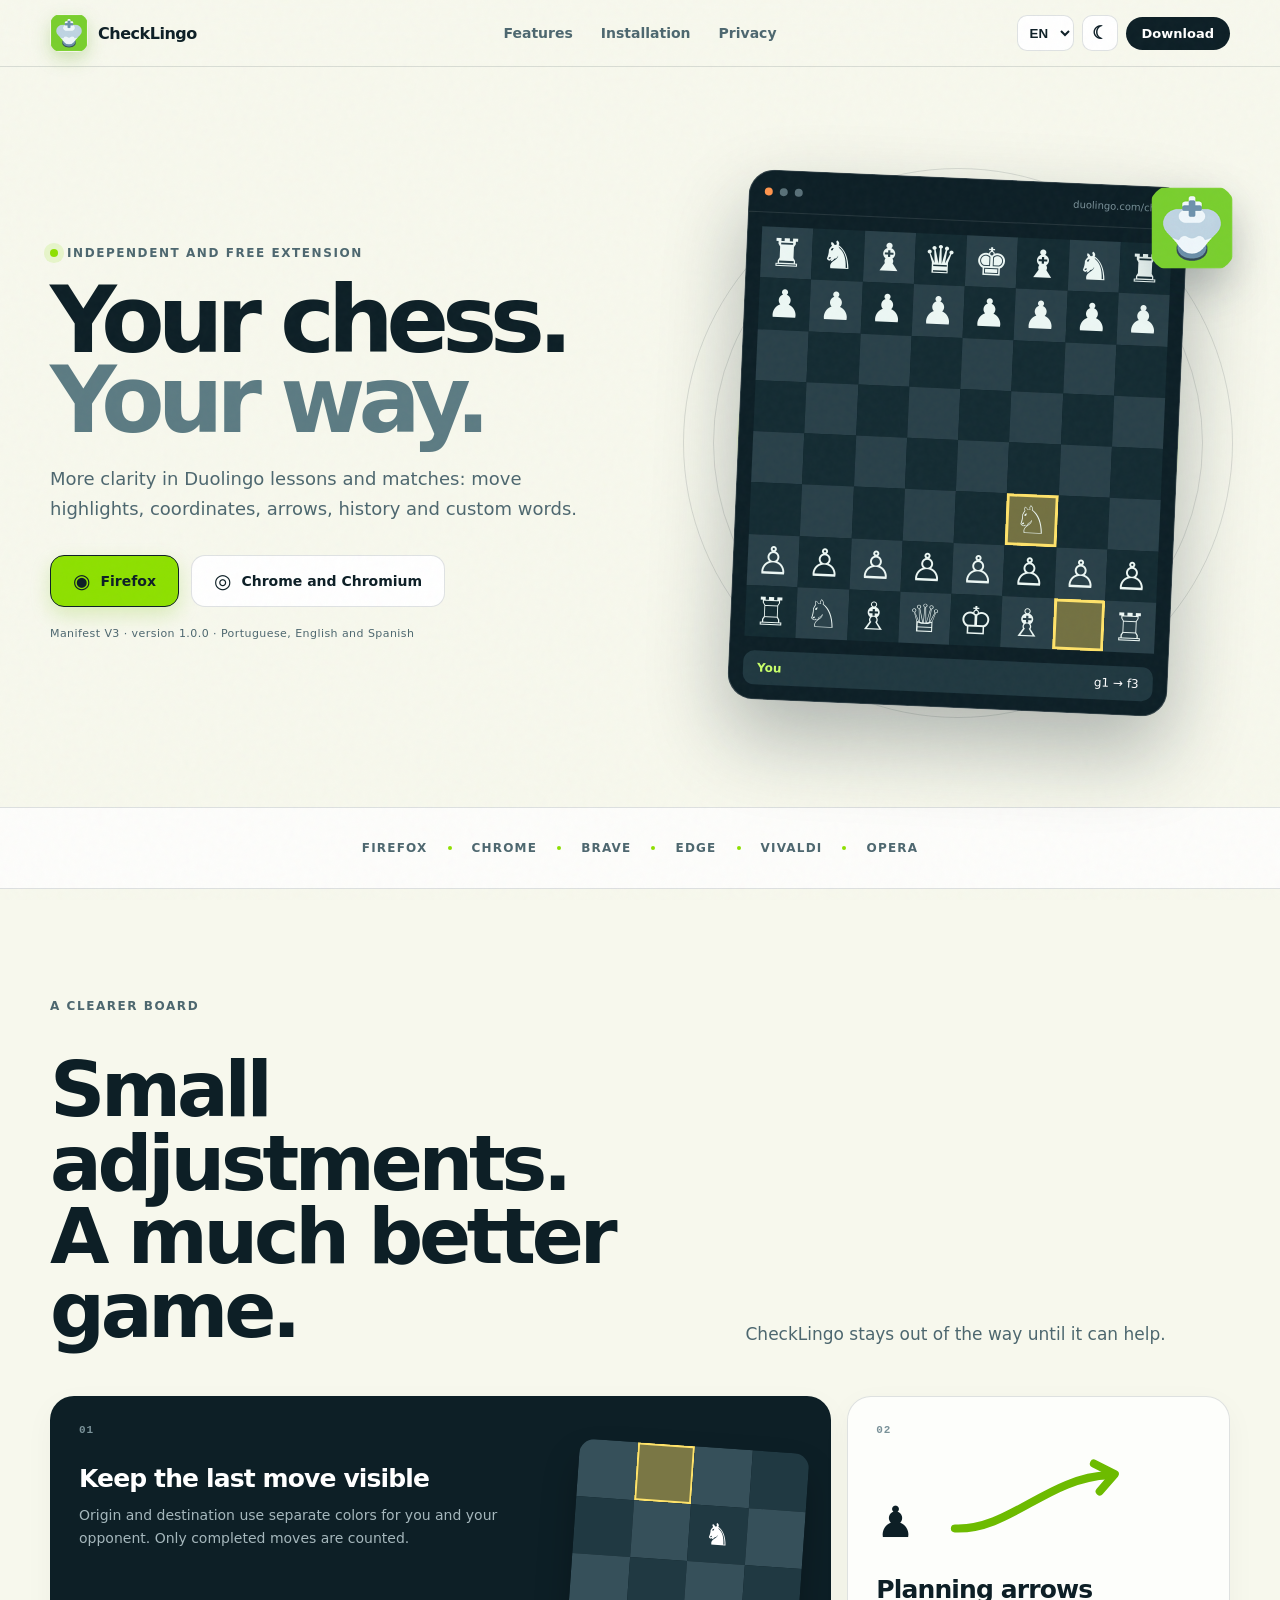
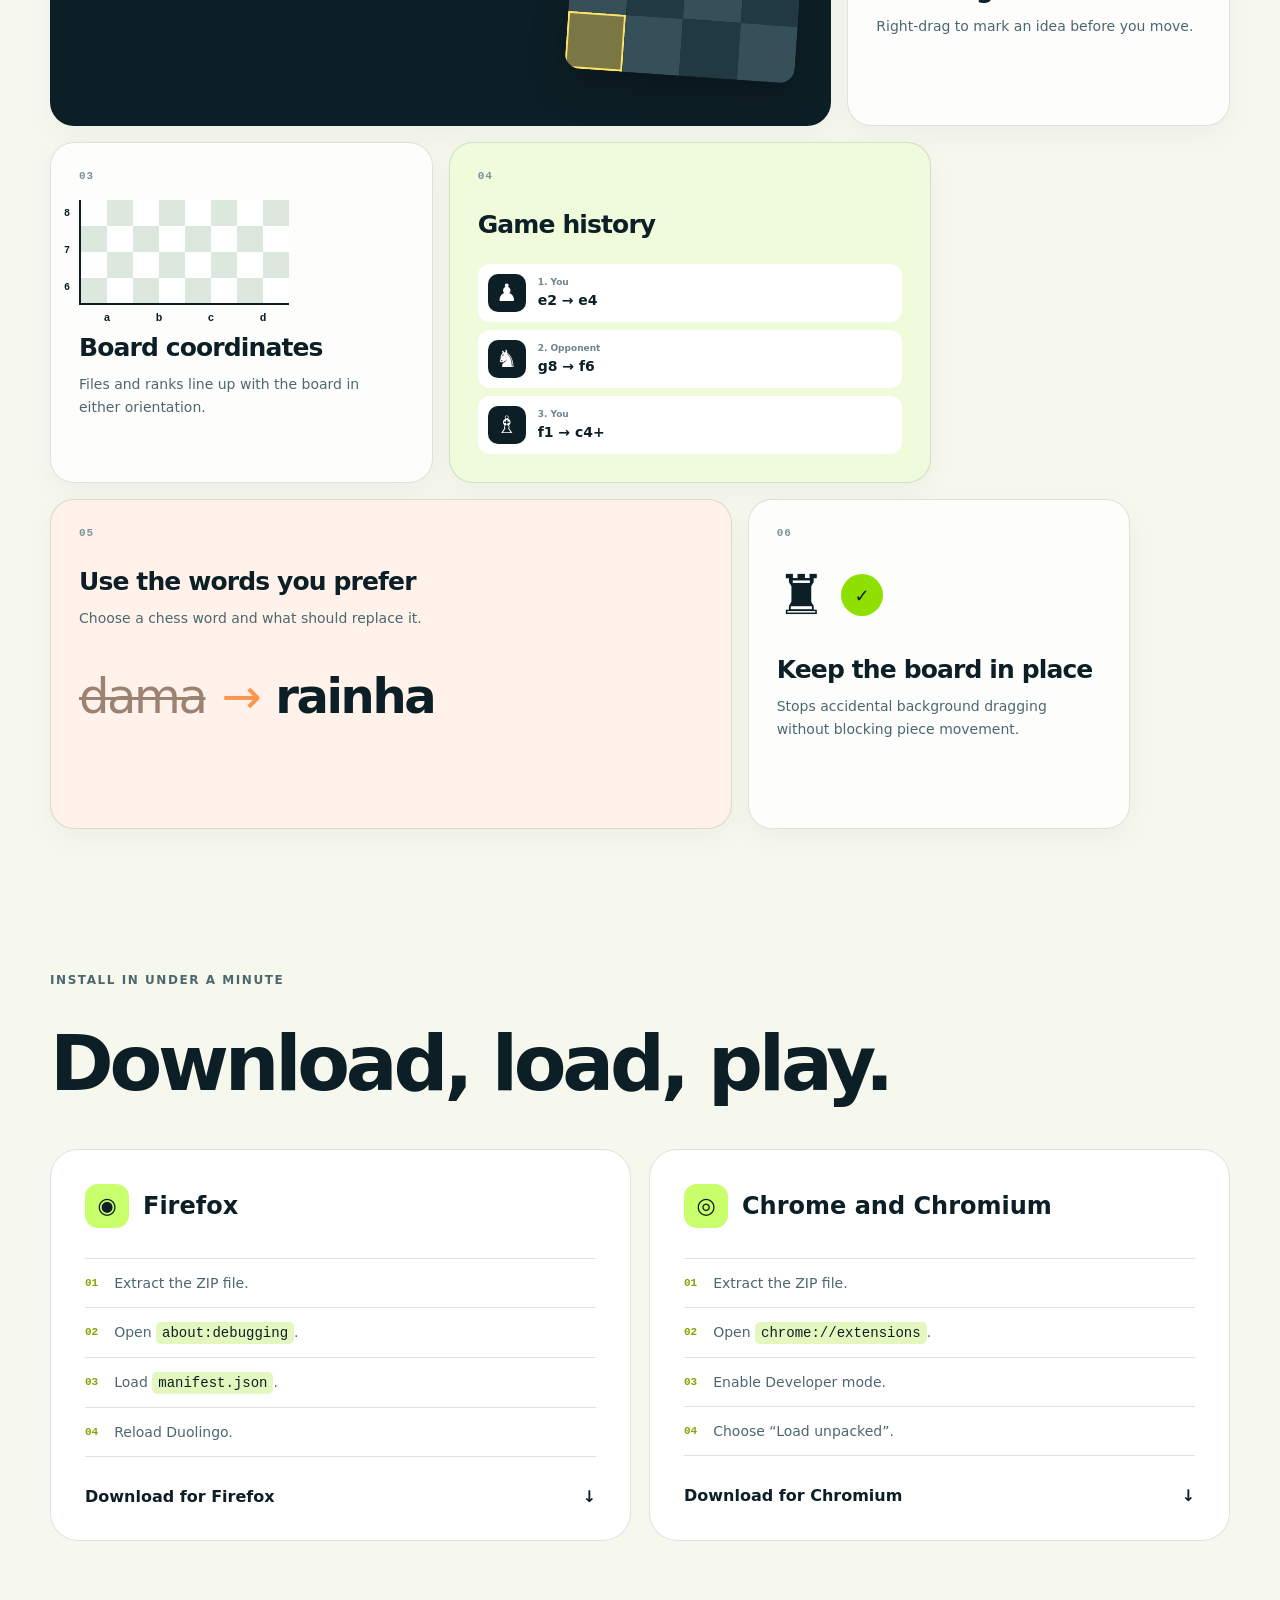
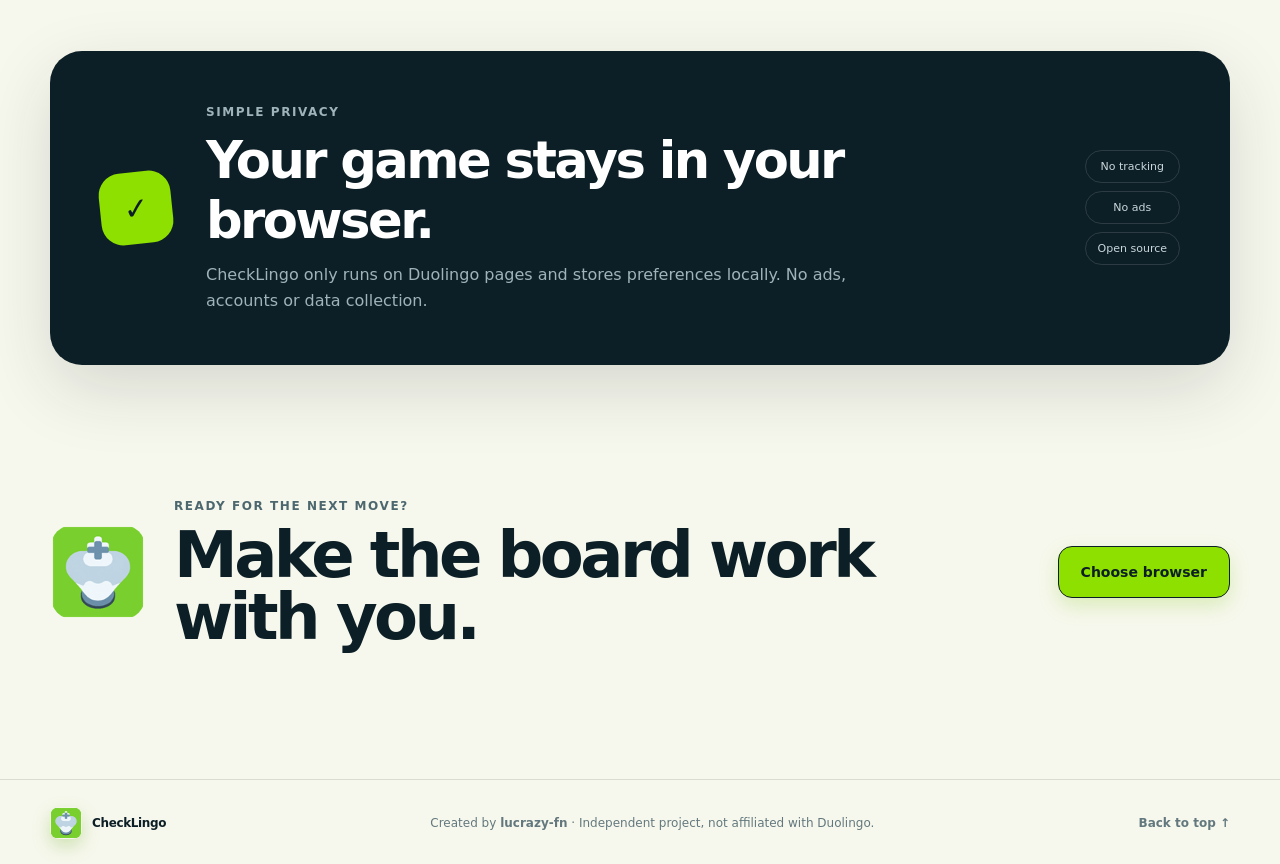
==== site/index.html @ 8785003b "corrige tradução do cartão de instalação" ====
<!doctype html>
<html lang="pt-BR">
<head>
  <meta charset="utf-8">
  <meta name="viewport" content="width=device-width, initial-scale=1">
  <meta name="description" content="CheckLingo melhora o xadrez do Duolingo com destaque de jogadas, coordenadas, setas, histórico e ajustes de texto.">
  <meta name="theme-color" content="#0d1f26">
  <title>CheckLingo — seu xadrez, do seu jeito</title>
  <link rel="icon" href="assets/checklingo-icon.png">
  <link rel="stylesheet" href="styles.css">
</head>
<body>
  <div class="noise" aria-hidden="true"></div>
  <header class="site-header">
    <a class="brand" href="#top" aria-label="CheckLingo, início">
      <img src="assets/checklingo-icon.png" alt="">
      <span>CheckLingo</span>
    </a>
    <nav aria-label="Navegação principal">
      <a href="#recursos" data-i18n="navFeatures">Recursos</a>
      <a href="#instalar" data-i18n="navInstall">Instalação</a>
      <a href="#privacidade" data-i18n="navPrivacy">Privacidade</a>
    </nav>
    <div class="header-actions">
      <select id="languageSelect" aria-label="Idioma"><option value="pt">PT</option><option value="en">EN</option><option value="es">ES</option></select>
      <button id="themeToggle" class="theme-toggle" type="button" aria-label="Alternar tema" title="Alternar tema"><span aria-hidden="true">◐</span></button>
      <a class="header-cta" href="#baixar" data-i18n="download">Baixar</a>
    </div>
  </header>

  <main id="top">
    <section class="hero section-shell">
      <div class="hero-copy reveal">
        <span class="eyebrow"><span class="status-dot"></span><span data-i18n="heroEyebrow">Extensão independente e gratuita</span></span>
        <h1 data-i18n-html="heroTitle">Seu xadrez.<br><span>Do seu jeito.</span></h1>
        <p data-i18n="heroText">Mais clareza nas lições e partidas do Duolingo: destaque de jogadas, coordenadas, setas, histórico e palavras personalizadas.</p>
        <div class="hero-actions" id="baixar">
          <a class="button primary" href="downloads/checklingo-firefox.zip" download>
            <span class="browser-mark">◉</span>
            <span data-i18n="firefox">Firefox</span>
          </a>
          <a class="button secondary" href="downloads/checklingo-chromium.zip" download>
            <span class="browser-mark">◎</span>
            <span data-i18n="chromium">Chrome e Chromium</span>
          </a>
        </div>
        <p class="microcopy" data-i18n="microcopy">Manifest V3 · versão 1.0.0 · português, inglês e espanhol</p>
      </div>

      <div class="hero-visual reveal" aria-label="Demonstração animada do destaque de uma jogada">
        <div class="orbit orbit-one" aria-hidden="true"></div>
        <div class="orbit orbit-two" aria-hidden="true"></div>
        <div class="board-window">
          <div class="window-bar">
            <span></span><span></span><span></span>
            <small>duolingo.com/chess</small>
          </div>
          <div class="demo-board" id="demoBoard" role="img" aria-label="Tabuleiro demonstrando uma jogada destacada"></div>
          <div class="move-pill" id="movePill"><b>Você</b><span>g1 → f3</span></div>
        </div>
        <img class="floating-king" src="assets/checklingo-icon.png" alt="Ícone do CheckLingo">
      </div>
    </section>

    <section class="trust-strip" aria-label="Navegadores compatíveis">
      <span>Firefox</span><i></i><span>Chrome</span><i></i><span>Brave</span><i></i><span>Edge</span><i></i><span>Vivaldi</span><i></i><span>Opera</span>
    </section>

    <section class="features section-shell" id="recursos">
      <div class="section-heading reveal">
        <span class="eyebrow" data-i18n="featuresEyebrow">Um tabuleiro mais legível</span>
        <h2 data-i18n-html="featuresTitle">Pequenos ajustes.<br>Uma partida bem melhor.</h2>
        <p data-i18n="featuresText">O CheckLingo fica quieto quando você não precisa e aparece exatamente onde ajuda.</p>
      </div>

      <div class="bento-grid">
        <article class="feature-card feature-wide reveal">
          <div>
            <span class="feature-number">01</span>
            <h3 data-i18n="f1Title">Última jogada em evidência</h3>
            <p data-i18n="f1Text">Origem e destino recebem cores diferentes para você e para o adversário. Sem confundir uma animação com uma jogada concluída.</p>
          </div>
          <div class="mini-board" aria-hidden="true">
            <span></span><span class="hot"></span><span></span><span></span>
            <span></span><span></span><span class="piece">♞</span><span></span>
            <span></span><span></span><span></span><span></span>
            <span class="hot"></span><span></span><span></span><span></span>
          </div>
        </article>

        <article class="feature-card reveal">
          <span class="feature-number">02</span>
          <div class="arrow-demo" aria-hidden="true"><span>♟</span><svg viewBox="0 0 180 82"><path d="M18 66 C65 68 98 22 151 20"></path><path d="m138 10 18 9-13 15"></path></svg></div>
          <h3 data-i18n="f2Title">Setas de planejamento</h3>
          <p data-i18n="f2Text">Arraste com o botão direito e marque a ideia antes de mover.</p>
        </article>

        <article class="feature-card reveal">
          <span class="feature-number">03</span>
          <div class="coordinates-demo" aria-hidden="true"><span>a</span><span>b</span><span>c</span><span>d</span><b>8</b><b>7</b><b>6</b></div>
          <h3 data-i18n="f3Title">Coordenadas nas bordas</h3>
          <p data-i18n="f3Text">Letras e números alinhados ao tabuleiro, com orientação clara ou escura.</p>
        </article>

        <article class="feature-card history-card reveal">
          <span class="feature-number">04</span>
          <h3 data-i18n="f4Title">Histórico da partida</h3>
          <div class="history-list" aria-label="Exemplo de histórico">
            <div><span class="piece-icon">♟</span><p><small data-i18n="you1">1. Você</small>e2 → e4</p></div>
            <div><span class="piece-icon">♞</span><p><small data-i18n="opponent2">2. Adversário</small>g8 → f6</p></div>
            <div><span class="piece-icon">♗</span><p><small data-i18n="you3">3. Você</small>f1 → c4+</p></div>
          </div>
        </article>

        <article class="feature-card words-card reveal">
          <span class="feature-number">05</span>
          <h3 data-i18n="f5Title">As palavras que você prefere</h3>
          <p data-i18n="f5Text">Escolha uma palavra e por qual ela será trocada nos textos de xadrez.</p>
          <div class="word-swap" aria-label="Exemplo: dama trocada por rainha"><del>dama</del><span>→</span><strong>rainha</strong></div>
        </article>

        <article class="feature-card reveal">
          <span class="feature-number">06</span>
          <div class="lock-demo" aria-hidden="true"><span>♜</span><b>✓</b></div>
          <h3 data-i18n="f6Title">Tabuleiro no lugar</h3>
          <p data-i18n="f6Text">Bloqueia o arrasto acidental do fundo sem atrapalhar o movimento das peças.</p>
        </article>
      </div>
    </section>

    <section class="install section-shell" id="instalar">
      <div class="section-heading reveal">
        <span class="eyebrow" data-i18n="installEyebrow">Instalação em menos de um minuto</span>
        <h2 data-i18n="installTitle">Baixou, carregou, jogou.</h2>
      </div>
      <div class="install-grid">
        <article class="install-card reveal">
          <div class="install-title"><span>◉</span><h3>Firefox</h3></div>
          <ol>
            <li><b>01</b><span data-i18n="extractZip">Extraia o arquivo ZIP.</span></li>
            <li><b>02</b><span data-i18n-html="openFirefox">Abra <code>about:debugging</code>.</span></li>
            <li><b>03</b><span data-i18n-html="loadManifest">Carregue o <code>manifest.json</code>.</span></li>
            <li><b>04</b><span data-i18n="reloadDuolingo">Recarregue o Duolingo.</span></li>
          </ol>
          <a href="downloads/checklingo-firefox.zip" download><span data-i18n="downloadFirefox">Baixar para Firefox</span> <span>↓</span></a>
        </article>
        <article class="install-card reveal">
          <div class="install-title"><span>◎</span><h3 data-i18n="chromium">Chrome e Chromium</h3></div>
          <ol>
            <li><b>01</b><span data-i18n="extractZip">Extraia o arquivo ZIP.</span></li>
            <li><b>02</b><span data-i18n-html="openChrome">Abra <code>chrome://extensions</code>.</span></li>
            <li><b>03</b><span data-i18n="enableDev">Ative o modo do desenvolvedor.</span></li>
            <li><b>04</b><span data-i18n="loadUnpacked">Use “Carregar sem compactação”.</span></li>
          </ol>
          <a href="downloads/checklingo-chromium.zip" download><span data-i18n="downloadChromium">Baixar para Chromium</span> <span>↓</span></a>
        </article>
      </div>
    </section>

    <section class="privacy section-shell reveal" id="privacidade">
      <div class="privacy-mark" aria-hidden="true">✓</div>
      <div>
        <span class="eyebrow" data-i18n="privacyEyebrow">Privacidade simples</span>
        <h2 data-i18n="privacyTitle">Seu jogo fica no seu navegador.</h2>
        <p data-i18n="privacyText">O CheckLingo só atua nas páginas do Duolingo e guarda as preferências localmente. Não possui anúncios, conta própria ou coleta de dados.</p>
      </div>
      <div class="privacy-list">
        <span data-i18n="noTracking">Sem rastreamento</span>
        <span data-i18n="noAds">Sem anúncios</span>
        <span data-i18n="openSource">Código aberto</span>
      </div>
    </section>

    <section class="final-cta section-shell reveal">
      <img src="assets/checklingo-icon.png" alt="">
      <div>
        <span class="eyebrow" data-i18n="ctaEyebrow">Pronto para a próxima jogada?</span>
        <h2 data-i18n="ctaTitle">Deixe o tabuleiro trabalhar com você.</h2>
      </div>
      <a class="button primary" href="#baixar" data-i18n="chooseBrowser">Escolher navegador</a>
    </section>
  </main>

  <footer class="site-footer">
    <a class="brand" href="#top"><img src="assets/checklingo-icon.png" alt=""><span>CheckLingo</span></a>
    <p data-i18n-html="footerText">Criado por <strong>lucrazy-fn</strong> · Projeto independente, não afiliado ao Duolingo.</p>
    <a href="#top" data-i18n="backTop">Voltar ao topo ↑</a>
  </footer>

  <script src="script.js"></script>
</body>
</html>
---- site/styles.css ----
:root {
  --ink: #0d1f26;
  --ink-soft: #18333b;
  --paper: #f7f8ed;
  --card: #ffffff;
  --lime: #8ee000;
  --lime-light: #c8ff6a;
  --mint: #78d9b2;
  --orange: #ff944d;
  --line: rgba(13, 31, 38, .13);
  --text-soft: #4d676f;
  --surface: rgba(255,255,255,.78);
  --surface-solid: #fff;
  --header: rgba(247, 248, 237, .84);
  --dark-panel: #0d1f26;
  --dark-panel-hover: #18333b;
  --on-dark: #fff;
  --accent-ink: #0d1f26;
  --hero-secondary: #5c7b83;
  --shadow: 0 24px 70px rgba(13, 31, 38, .14);
  font-family: Inter, ui-sans-serif, system-ui, -apple-system, BlinkMacSystemFont, "Segoe UI", sans-serif;
  color: var(--ink);
  background: var(--paper);
  scroll-behavior: smooth;
  scroll-padding-top: 84px;
}

:root[data-theme="dark"] {
  color-scheme: dark;
  --ink: #edf7f8;
  --ink-soft: #d6e8eb;
  --paper: #0b1b21;
  --card: #142a32;
  --line: rgba(218, 238, 241, .14);
  --text-soft: #9eb4ba;
  --surface: rgba(20,42,50,.88);
  --surface-solid: #142a32;
  --header: rgba(11,27,33,.86);
  --dark-panel: #17313a;
  --dark-panel-hover: #244750;
  --on-dark: #f4fbfc;
  --accent-ink: #0d1f26;
  --hero-secondary: #a6c5cb;
  --shadow: 0 24px 70px rgba(0,0,0,.38);
}

* { box-sizing: border-box; }
body { margin: 0; overflow-x: hidden; background: var(--paper); }
section[id] { scroll-margin-top: 84px; }
a { color: inherit; }
img { display: block; max-width: 100%; }
button, a { -webkit-tap-highlight-color: transparent; }
button:focus-visible, a:focus-visible, select:focus-visible { outline: 3px solid var(--orange); outline-offset: 3px; }

.noise { position: fixed; inset: 0; z-index: 20; pointer-events: none; opacity: .035; background-image: url("data:image/svg+xml,%3Csvg viewBox='0 0 160 160' xmlns='http://www.w3.org/2000/svg'%3E%3Cfilter id='n'%3E%3CfeTurbulence type='fractalNoise' baseFrequency='.85' numOctaves='3' stitchTiles='stitch'/%3E%3C/filter%3E%3Crect width='100%25' height='100%25' filter='url(%23n)' opacity='.8'/%3E%3C/svg%3E"); }
.section-shell { width: min(1180px, calc(100% - 40px)); margin-inline: auto; }

.site-header { position: sticky; top: 0; z-index: 15; display: grid; grid-template-columns: 1fr auto 1fr; align-items: center; width: 100%; padding: 14px max(20px, calc((100vw - 1180px) / 2)); border-bottom: 1px solid var(--line); background: var(--header); backdrop-filter: blur(18px); }
.brand { display: inline-flex; align-items: center; gap: 10px; width: fit-content; font-weight: 900; text-decoration: none; letter-spacing: -.03em; }
.brand img { width: 38px; height: 38px; border-radius: 11px; box-shadow: 0 7px 18px rgba(78, 155, 0, .25); }
.site-header nav { display: flex; gap: 28px; }
.site-header nav a { position: relative; color: var(--text-soft); font-size: 14px; font-weight: 700; text-decoration: none; }
.site-header nav a::after { content: ""; position: absolute; right: 0; bottom: -6px; left: 0; height: 2px; background: var(--lime); transform: scaleX(0); transition: transform .25s ease; }
.site-header nav a:hover::after { transform: scaleX(1); }
.header-cta { justify-self: end; padding: 9px 16px; border-radius: 999px; background: var(--dark-panel); color: var(--on-dark); font-size: 13px; font-weight: 800; text-decoration: none; transition: transform .2s ease, background .2s ease; }
.header-cta:hover { transform: translateY(-2px); background: var(--dark-panel-hover); }
.header-actions { justify-self:end; display:flex; align-items:center; gap:8px; }
.header-actions select,.theme-toggle { height:36px; border:1px solid var(--line); border-radius:10px; background:var(--surface-solid); color:var(--ink); font-weight:850; }
.header-actions select { padding:0 8px; }
.theme-toggle { width:36px; padding:0; cursor:pointer; font-size:18px; transition:transform .25s ease,background .25s ease; }
.theme-toggle:hover { transform:rotate(18deg); background:var(--lime-light); color:#0d1f26; }

.hero { min-height: 740px; display: grid; grid-template-columns: 1.02fr .98fr; align-items: center; gap: 70px; padding-block: 86px 74px; }
.eyebrow { display: inline-flex; align-items: center; gap: 9px; color: var(--text-soft); font-size: 12px; font-weight: 850; letter-spacing: .13em; text-transform: uppercase; }
.status-dot { width: 8px; height: 8px; border-radius: 50%; background: var(--lime); box-shadow: 0 0 0 6px rgba(142, 224, 0, .15); animation: pulse 2s infinite; }
.hero h1 { margin: 20px 0 24px; font-size: clamp(62px, 7.2vw, 108px); line-height: .86; letter-spacing: -.075em; }
.hero h1 span { color: var(--hero-secondary); }
.hero-copy > p { max-width: 600px; margin: 0; color: var(--text-soft); font-size: 18px; line-height: 1.65; }
.hero-actions { display: flex; flex-wrap: wrap; gap: 12px; margin-top: 32px; }
.button { display: inline-flex; align-items: center; justify-content: center; gap: 10px; min-height: 52px; padding: 0 22px; border: 1px solid var(--ink); border-radius: 14px; font-size: 14px; font-weight: 900; text-decoration: none; box-shadow: 0 8px 0 transparent; transition: transform .2s ease, box-shadow .2s ease, background .2s ease; }
.button:hover { transform: translateY(-3px); }
.button.primary { background: var(--lime); color: var(--accent-ink); box-shadow: 0 8px 20px rgba(115, 190, 0, .22); }
.button.primary:hover { box-shadow: 0 11px 26px rgba(115, 190, 0, .3); }
.button.secondary { background: var(--surface-solid); border-color: var(--line); }
.browser-mark { font-size: 20px; }
.hero-copy .microcopy { margin-top: 18px; font-size: 11px; letter-spacing: .04em; }

.hero-visual { position: relative; min-height: 560px; display: grid; place-items: center; isolation: isolate; }
.hero-visual::before { content: ""; position: absolute; width: 440px; height: 440px; border-radius: 50%; background: var(--lime-light); filter: blur(1px); opacity: .48; z-index: -2; }
.orbit { position: absolute; width: 490px; height: 490px; border: 1px solid rgba(13, 31, 38, .12); border-radius: 50%; z-index: -1; animation: rotate 18s linear infinite; }
.orbit::after { content: ""; position: absolute; top: 38px; left: 62px; width: 12px; height: 12px; border-radius: 50%; background: var(--orange); box-shadow: 0 0 0 9px rgba(255, 148, 77, .15); }
.orbit-two { width: 550px; height: 550px; animation-duration: 25s; animation-direction: reverse; }
.orbit-two::after { top: auto; right: 90px; bottom: 37px; left: auto; background: var(--mint); }
.board-window { width: min(440px, 86vw); overflow: hidden; border: 1px solid rgba(255,255,255,.16); border-radius: 26px; background: var(--ink); box-shadow: 0 36px 80px rgba(13,31,38,.3); transform: rotate(2.5deg); transition: transform .5s cubic-bezier(.2,.8,.2,1); }
.hero-visual:hover .board-window { transform: rotate(0deg) translateY(-6px); }
.window-bar { display: flex; align-items: center; gap: 7px; height: 42px; padding: 0 15px; border-bottom: 1px solid rgba(255,255,255,.1); }
.window-bar > span { width: 8px; height: 8px; border-radius: 50%; background: #597078; }
.window-bar > span:first-child { background: var(--orange); }
.window-bar small { margin-left: auto; color: #799098; font-size: 10px; }
.demo-board { display: grid; grid-template-columns: repeat(8, 1fr); aspect-ratio: 1; padding: 14px; }
.square { display: grid; place-items: center; position: relative; aspect-ratio: 1; background: #142b32; color: #ecf7f4; font-size: clamp(24px, 3vw, 42px); }
.square:nth-child(16n + 1),.square:nth-child(16n + 3),.square:nth-child(16n + 5),.square:nth-child(16n + 7),.square:nth-child(16n + 10),.square:nth-child(16n + 12),.square:nth-child(16n + 14),.square:nth-child(16n + 16) { background: #294049; }
.square.highlight { background: rgba(255, 227, 106, .42); box-shadow: inset 0 0 0 3px #ffe36a; }
.square.opponent-highlight { background: rgba(255, 148, 77, .35); box-shadow: inset 0 0 0 3px var(--orange); }
.square .moving { animation: piecePop .45s cubic-bezier(.2,1.6,.4,1); }
.move-pill { display: flex; align-items: center; justify-content: space-between; margin: 0 14px 14px; padding: 10px 14px; border-radius: 11px; background: #203840; color: white; font-size: 12px; }
.move-pill b { color: var(--lime-light); }
.floating-king { position: absolute; top: 4%; right: -1%; width: 86px; border-radius: 24px; filter: drop-shadow(0 18px 20px rgba(13,31,38,.25)); animation: float 4s ease-in-out infinite; }

.trust-strip { display: flex; flex-wrap: wrap; align-items: center; justify-content: center; gap: 20px; min-height: 82px; padding: 20px; border-block: 1px solid var(--line); background: var(--surface); color: var(--text-soft); font-size: 12px; font-weight: 850; letter-spacing: .1em; text-transform: uppercase; }
.trust-strip i { width: 4px; height: 4px; border-radius: 50%; background: var(--lime); }

.features { padding-block: 110px 72px; }
.section-heading { display: grid; grid-template-columns: 1.15fr .85fr; gap: 40px; align-items: end; margin-bottom: 48px; }
.section-heading .eyebrow { grid-column: 1 / -1; }
.section-heading h2 { margin: 0; font-size: clamp(44px, 6vw, 78px); line-height: .96; letter-spacing: -.055em; }
.section-heading p { margin: 0; color: var(--text-soft); font-size: 17px; line-height: 1.6; }
.bento-grid { display: grid; grid-template-columns: repeat(12, 1fr); gap: 16px; }
.feature-card { grid-column: span 4; min-height: 330px; position: relative; overflow: hidden; padding: 28px; border: 1px solid var(--line); border-radius: 24px; background: var(--surface); box-shadow: 0 9px 30px rgba(13,31,38,.04); transition: transform .3s ease, box-shadow .3s ease; }
.feature-card:hover { transform: translateY(-6px); box-shadow: var(--shadow); }
.feature-wide { grid-column: span 8; display: grid; grid-template-columns: 1fr 230px; gap: 25px; background: var(--dark-panel); color: var(--on-dark); }
.feature-number { display: block; color: #7a9299; font: 800 11px/1 ui-monospace, monospace; letter-spacing: .08em; }
.feature-card h3 { margin: 30px 0 12px; font-size: 25px; line-height: 1.05; letter-spacing: -.035em; }
.feature-card p { margin: 0; color: var(--text-soft); font-size: 14px; line-height: 1.6; }
.feature-wide p { color: #a5b7bc; max-width: 520px; }
.mini-board { align-self: center; display: grid; grid-template-columns: repeat(4,1fr); overflow: hidden; border-radius: 15px; transform: rotate(4deg); box-shadow: 0 20px 35px rgba(0,0,0,.24); }
.mini-board span { display: grid; place-items: center; aspect-ratio: 1; background: #203942; color: white; font-size: 30px; }
.mini-board span:nth-child(8n+1),.mini-board span:nth-child(8n+3),.mini-board span:nth-child(8n+6),.mini-board span:nth-child(8n+8) { background: #36505a; }
.mini-board .hot { background: rgba(255,227,106,.45); box-shadow: inset 0 0 0 2px #ffe36a; }
.arrow-demo { height: 95px; position: relative; margin-top: 16px; }
.arrow-demo span { position: absolute; left: 0; bottom: 0; font-size: 43px; }
.arrow-demo svg { width: 100%; height: 100%; overflow: visible; }
.arrow-demo path { fill: none; stroke: #6dbb00; stroke-width: 7; stroke-linecap: round; stroke-linejoin: round; stroke-dasharray: 260; animation: draw 3s ease-in-out infinite; }
.coordinates-demo { display: grid; grid-template-columns: repeat(4, 1fr); position: relative; width: 210px; height: 105px; margin: 18px 0 8px; border-left: 2px solid var(--ink); border-bottom: 2px solid var(--ink); background: repeating-conic-gradient(#dce8de 0 25%, white 0 50%) 0 0/52px 52px; }
.coordinates-demo span { align-self: end; transform: translateY(21px); text-align: center; font: 800 11px ui-monospace, monospace; }
.coordinates-demo b { position: absolute; left: -17px; font: 800 10px ui-monospace, monospace; }
.coordinates-demo b:nth-of-type(1) { top: 8px; }.coordinates-demo b:nth-of-type(2) { top: 45px; }.coordinates-demo b:nth-of-type(3) { top: 82px; }
.history-card { grid-column: span 5; background: color-mix(in srgb, var(--surface-solid) 86%, #8ee000 14%); }
.history-list { display: grid; gap: 8px; margin-top: 26px; }
.history-list > div { display: flex; align-items: center; gap: 12px; padding: 10px; border-radius: 12px; background: var(--surface-solid); }
.piece-icon { display: grid; place-items: center; width: 38px; height: 38px; border-radius: 10px; background: var(--dark-panel); color: var(--on-dark); font-size: 24px; }
.history-list p { color: var(--ink); font-weight: 850; }.history-list small { display: block; color: #6f858b; font-size: 9px; }
.words-card { grid-column: span 7; background: color-mix(in srgb, var(--surface-solid) 88%, #ff944d 12%); }
.word-swap { display: flex; align-items: center; gap: 16px; margin-top: 38px; font-size: clamp(27px,4vw,48px); letter-spacing: -.05em; }
.word-swap del { color: #9b8271; text-decoration-thickness: 3px; }.word-swap span { color: var(--orange); }.word-swap strong { color: var(--ink); }
.lock-demo { display: flex; align-items: center; gap: 15px; margin-top: 24px; font-size: 55px; }.lock-demo b { display: grid; place-items: center; width: 42px; height: 42px; border-radius: 50%; background: var(--lime); color:var(--accent-ink); font-size: 18px; }

.install { padding-block: 72px 110px; }
.install .section-heading { grid-template-columns: 1fr; }
.install-grid { display: grid; grid-template-columns: 1fr 1fr; gap: 18px; }
.install-card { padding: 34px; border: 1px solid var(--line); border-radius: 28px; background: var(--surface-solid); }
.install-title { display: flex; align-items: center; gap: 14px; }.install-title > span { display: grid; place-items: center; width: 44px; height: 44px; border-radius: 13px; background: var(--lime-light); font-size: 22px; }.install-title h3 { margin: 0; font-size: 24px; }
.install-card ol { list-style: none; margin: 30px 0; padding: 0; border-top: 1px solid var(--line); }
.install-card li { display: flex; align-items: center; gap: 16px; padding: 16px 0; border-bottom: 1px solid var(--line); color: var(--text-soft); font-size: 14px; }.install-card li b { color: #8aa000; font: 800 11px ui-monospace, monospace; }.install-card code { padding: 3px 6px; border-radius: 5px; background: color-mix(in srgb,var(--surface-solid) 75%,#8ee000 25%); color: var(--ink); }
.install-card > a { display: flex; justify-content: space-between; font-weight: 900; text-decoration: none; }.install-card > a span { transition: transform .2s ease; }.install-card > a:hover span { transform: translateY(4px); }

.privacy { display: grid; grid-template-columns: auto 1fr auto; align-items: center; gap: 34px; padding: 50px; border-radius: 32px; background: var(--dark-panel); color: var(--on-dark); box-shadow: var(--shadow); }
.privacy-mark { display: grid; place-items: center; width: 72px; height: 72px; border-radius: 22px; background: var(--lime); color: var(--accent-ink); font-size: 30px; font-weight: 900; transform: rotate(-6deg); }
.privacy .eyebrow { color: #9eb4ba; }.privacy h2 { margin: 10px 0 12px; font-size: clamp(32px,4vw,54px); letter-spacing: -.05em; }.privacy p { max-width: 670px; margin: 0; color: #9eb4ba; line-height: 1.65; }
.privacy-list { display: grid; gap: 8px; }.privacy-list span { padding: 9px 12px; border: 1px solid rgba(255,255,255,.13); border-radius: 999px; color: #c9d7da; font-size: 11px; text-align: center; }

.final-cta { display: grid; grid-template-columns: auto 1fr auto; align-items: center; gap: 28px; padding-block: 130px; }
.final-cta img { width: 96px; border-radius: 25px; animation: float 4s ease-in-out infinite; }.final-cta h2 { max-width: 720px; margin: 10px 0 0; font-size: clamp(38px,5vw,67px); line-height: .98; letter-spacing: -.055em; }
.site-footer { display: flex; align-items: center; justify-content: space-between; gap: 20px; padding: 24px max(20px, calc((100vw - 1180px)/2)); border-top: 1px solid var(--line); color: #63787e; font-size: 12px; }.site-footer .brand { color: var(--ink); }.site-footer .brand img { width: 32px; height: 32px; border-radius: 9px; }.site-footer > a:last-child { font-weight: 800; text-decoration: none; }

.reveal { opacity: 0; transform: translateY(28px); transition: opacity .75s ease, transform .75s cubic-bezier(.2,.8,.2,1); }
.reveal.visible { opacity: 1; transform: translateY(0); }

@keyframes pulse { 50% { box-shadow: 0 0 0 11px rgba(142,224,0,0); } }
@keyframes rotate { to { transform: rotate(360deg); } }
@keyframes float { 50% { transform: translateY(-13px) rotate(2deg); } }
@keyframes piecePop { 0% { transform: scale(.4) rotate(-12deg); } 100% { transform: scale(1) rotate(0); } }
@keyframes draw { 0%,15% { stroke-dashoffset: 260; } 55%,100% { stroke-dashoffset: 0; } }

@media (max-width: 900px) {
  .site-header { grid-template-columns: 1fr auto; }.site-header nav { display: none; }
  .hero { grid-template-columns: 1fr; gap: 20px; padding-top: 70px; }.hero-visual { min-height: 520px; }.hero-copy { text-align: center; }.hero-copy > p { margin-inline: auto; }.hero-actions { justify-content: center; }
  .section-heading { grid-template-columns: 1fr; }.feature-card,.feature-wide,.history-card,.words-card { grid-column: span 12; }.feature-wide { grid-template-columns: 1fr 200px; }
  .privacy { grid-template-columns: auto 1fr; }.privacy-list { grid-column: 1 / -1; grid-template-columns: repeat(3,1fr); }
  .final-cta { grid-template-columns: auto 1fr; }.final-cta .button { grid-column: 1 / -1; }
}

@media (max-width: 640px) {
  .section-shell { width: min(100% - 28px, 1180px); }.site-header { padding-inline: 14px; }.header-cta { display:none; }.header-actions{gap:5px}
  .hero { min-height: auto; padding-block: 62px; }.hero h1 { font-size: clamp(55px,19vw,78px); }.hero-copy > p { font-size: 16px; }.button { width: 100%; }.hero-visual { min-height: 440px; }.floating-king { width: 68px; right: 0; }.orbit { width: 390px; height: 390px; }.orbit-two { width: 430px; height: 430px; }
  .trust-strip { gap: 12px; }.features { padding-block: 72px 48px; }.install { padding-block: 48px 72px; }.section-heading h2 { font-size: 44px; }.bento-grid { gap: 12px; }.feature-card { min-height: 300px; padding: 23px; }.feature-wide { grid-template-columns: 1fr; }.mini-board { display: none; }
  .install-grid { grid-template-columns: 1fr; }.install-card { padding: 26px; }.privacy { grid-template-columns: 1fr; padding: 30px; }.privacy-list { grid-template-columns: 1fr; }.privacy-mark { width: 58px; height: 58px; }.final-cta { grid-template-columns: 1fr; padding-block: 90px; }.final-cta img { width: 76px; }.site-footer { flex-direction: column; text-align: center; }
}

@media (prefers-reduced-motion: reduce) {
  *,*::before,*::after { scroll-behavior: auto !important; animation-duration: .001ms !important; animation-iteration-count: 1 !important; transition-duration: .001ms !important; }
  .reveal { opacity: 1; transform: none; }
}
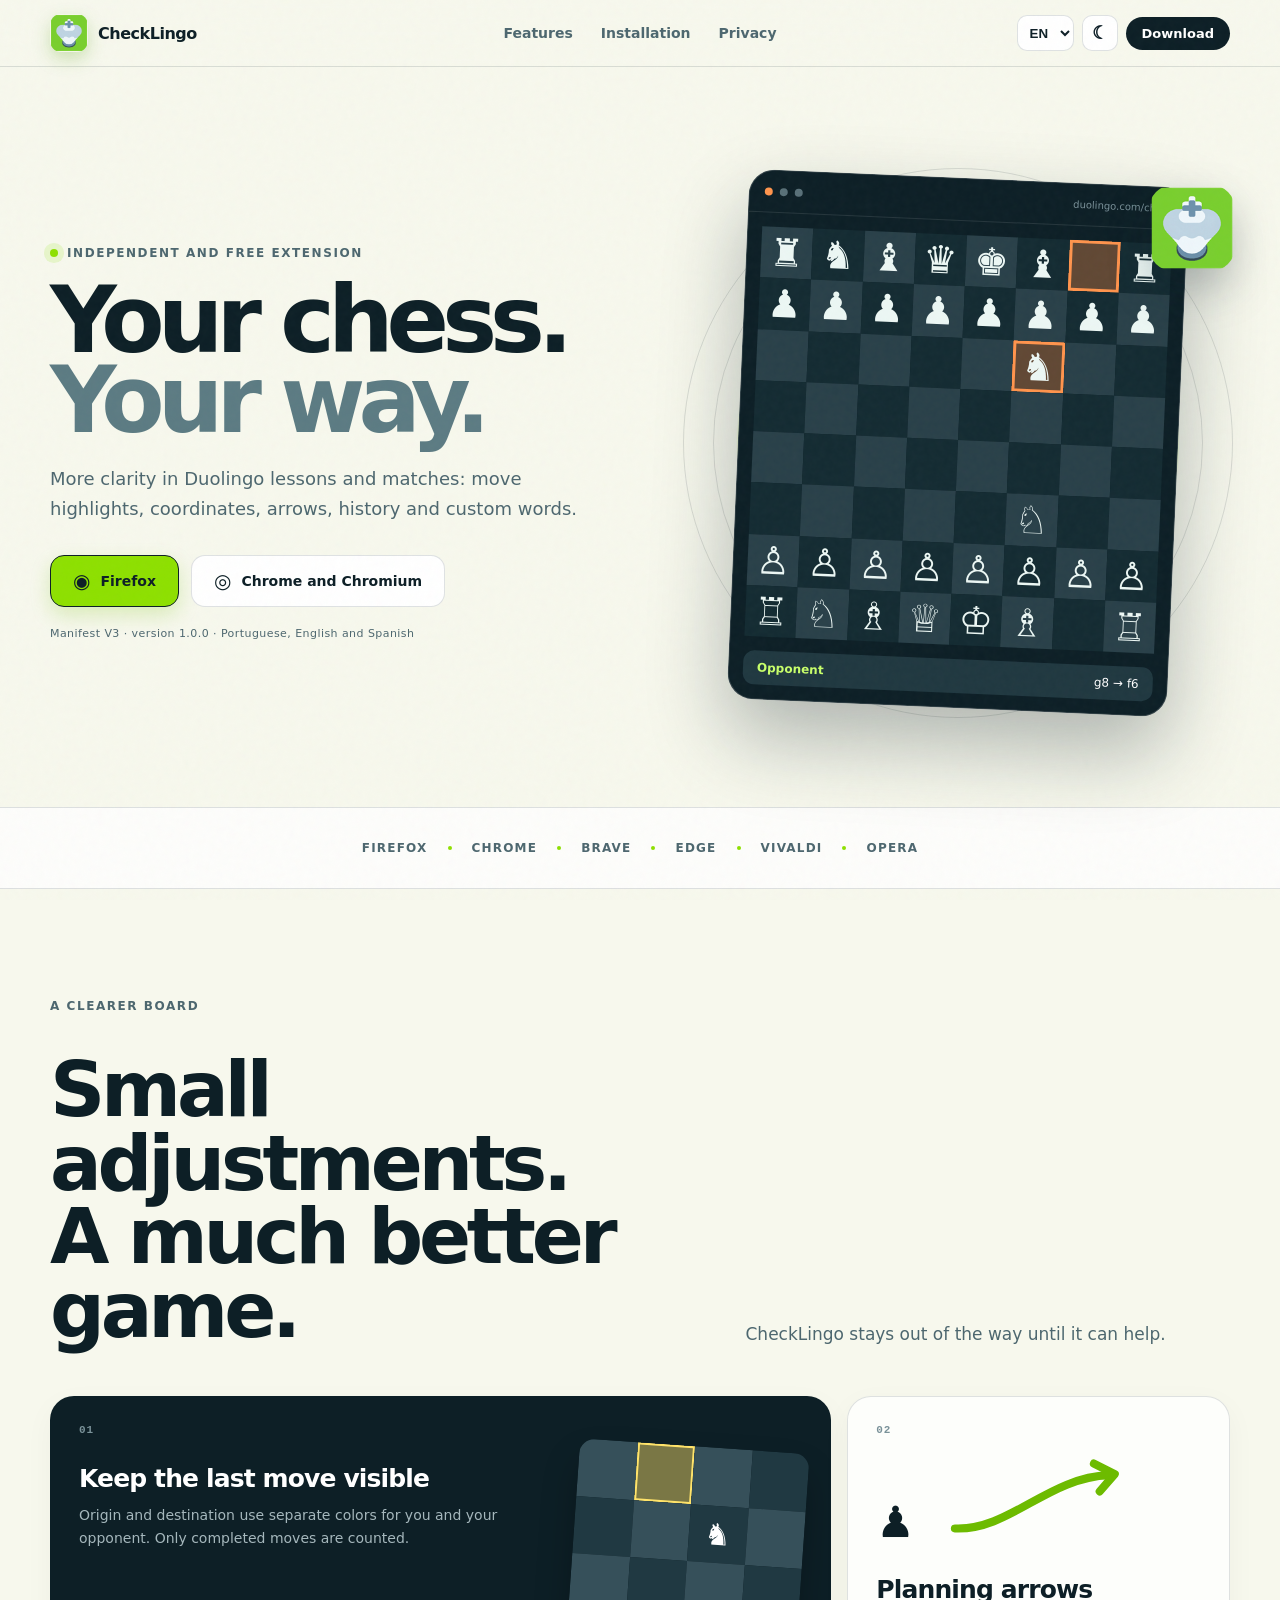
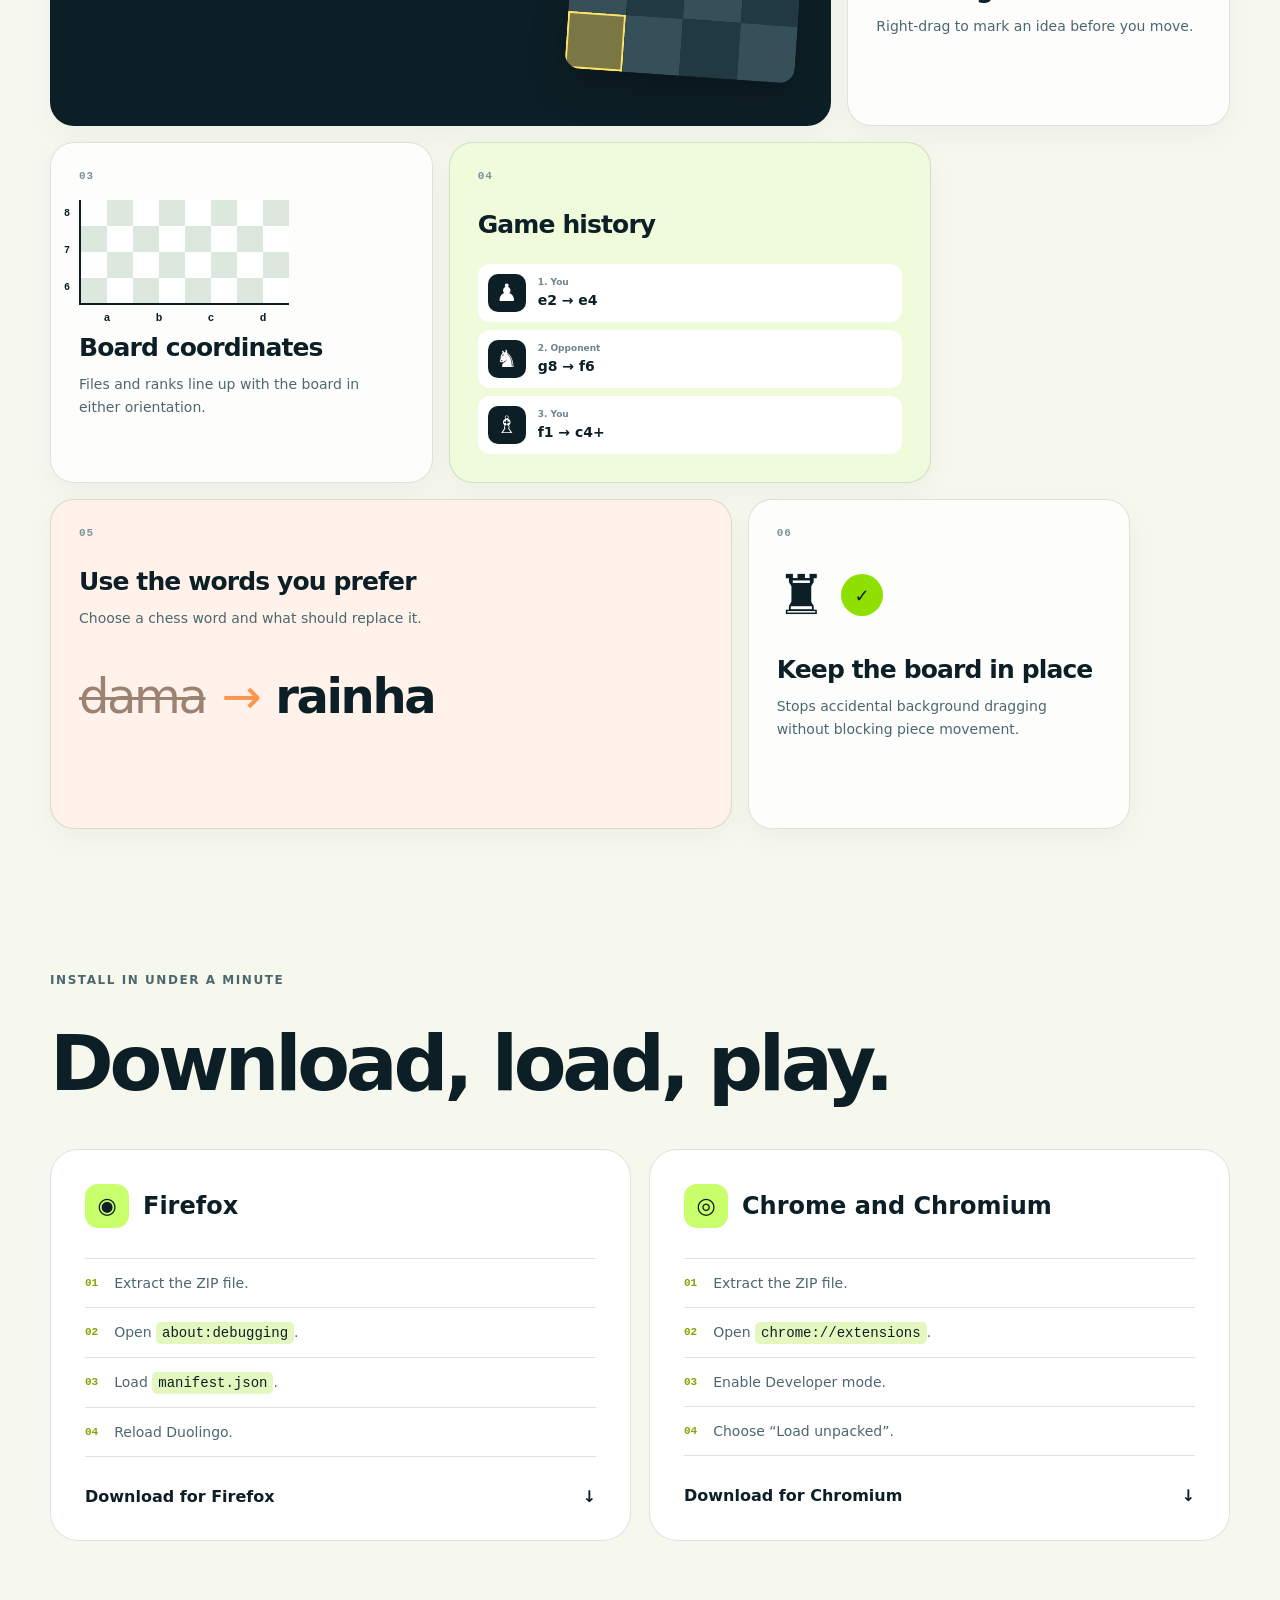
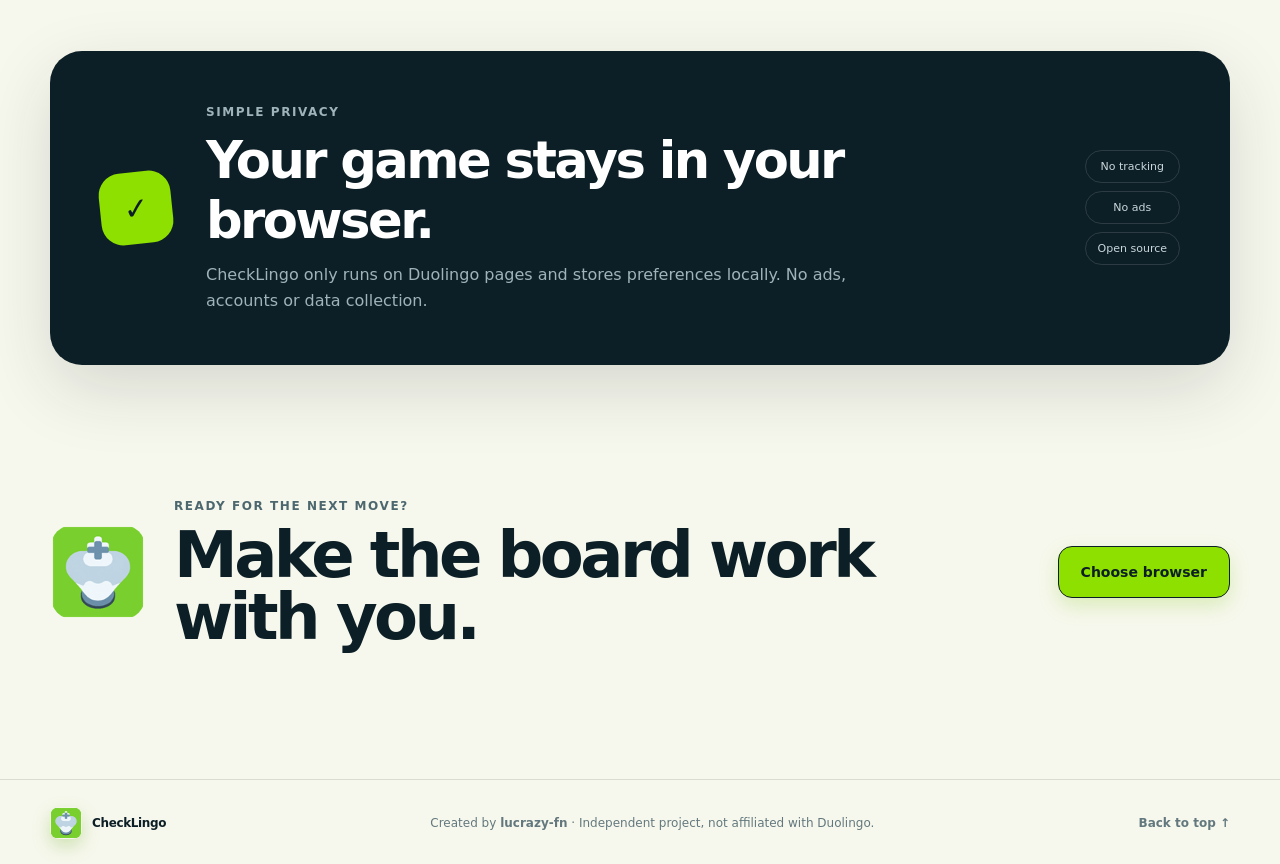
==== commit 1241a03b: "remove texto inicial fora do idioma escolhido" ====
--- a/site/index.html
+++ b/site/index.html
@@ -56,7 +56,7 @@
             <small>duolingo.com/chess</small>
           </div>
           <div class="demo-board" id="demoBoard" role="img" aria-label="Tabuleiro demonstrando uma jogada destacada"></div>
-          <div class="move-pill" id="movePill"><b>Você</b><span>g1 → f3</span></div>
+          <div class="move-pill" id="movePill"><b data-i18n="you">Você</b><span>g1 → f3</span></div>
         </div>
         <img class="floating-king" src="assets/checklingo-icon.png" alt="Ícone do CheckLingo">
       </div>
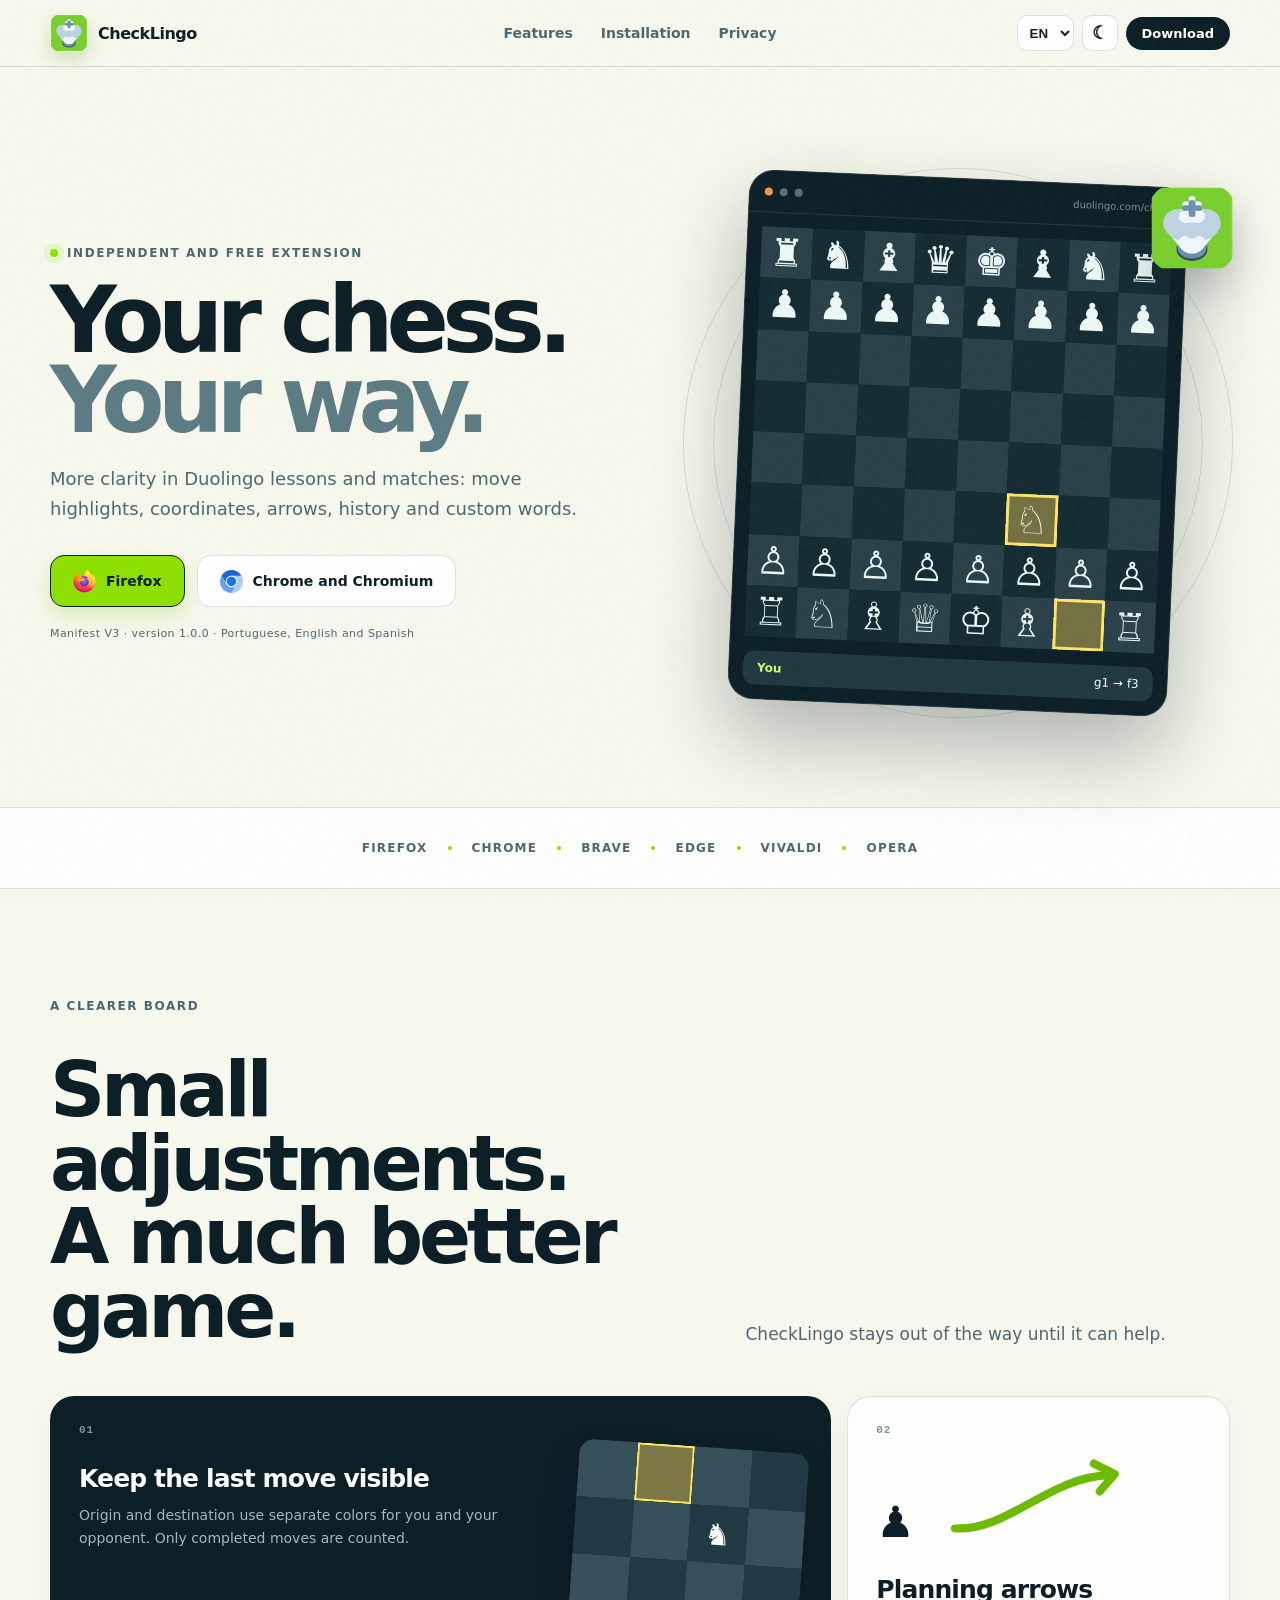
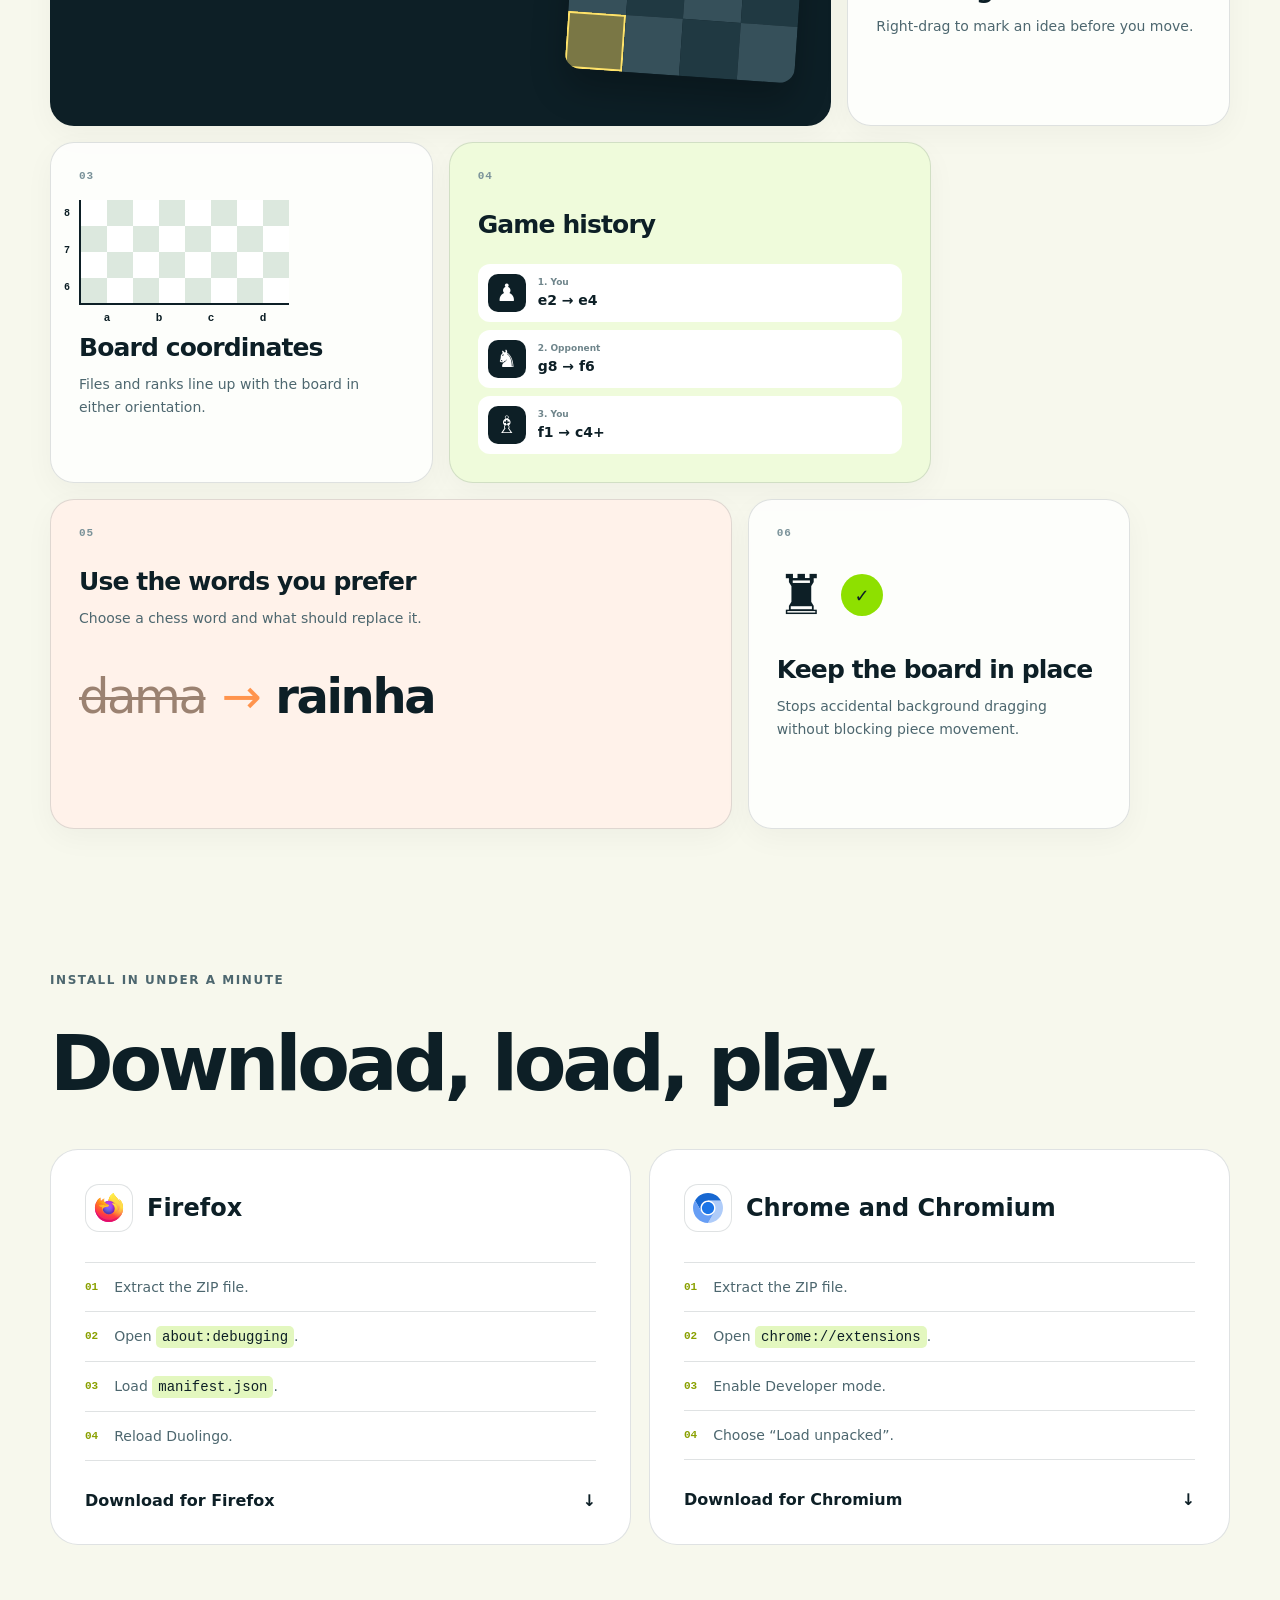
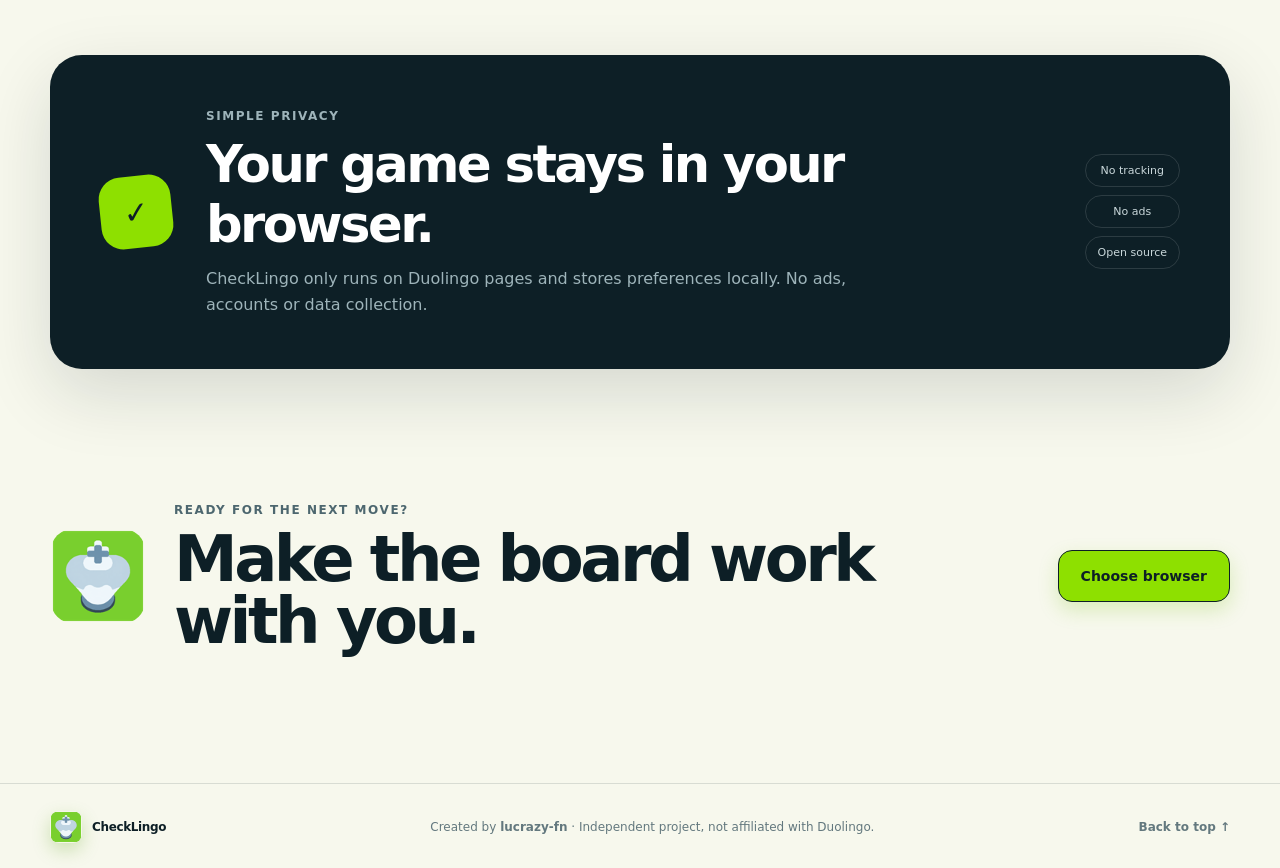
==== commit 388e749b: "adiciona logos do Firefox e Chromium" ====
--- a/site/index.html
+++ b/site/index.html
@@ -36,11 +36,11 @@
         <p data-i18n="heroText">Mais clareza nas lições e partidas do Duolingo: destaque de jogadas, coordenadas, setas, histórico e palavras personalizadas.</p>
         <div class="hero-actions" id="baixar">
           <a class="button primary" href="downloads/checklingo-firefox.zip" download>
-            <span class="browser-mark">◉</span>
+            <img class="browser-logo" src="assets/firefox-logo.svg" alt="">
             <span data-i18n="firefox">Firefox</span>
           </a>
           <a class="button secondary" href="downloads/checklingo-chromium.zip" download>
-            <span class="browser-mark">◎</span>
+            <img class="browser-logo" src="assets/chromium-logo.svg" alt="">
             <span data-i18n="chromium">Chrome e Chromium</span>
           </a>
         </div>
@@ -135,7 +135,7 @@
       </div>
       <div class="install-grid">
         <article class="install-card reveal">
-          <div class="install-title"><span>◉</span><h3>Firefox</h3></div>
+          <div class="install-title"><span><img src="assets/firefox-logo.svg" alt=""></span><h3>Firefox</h3></div>
           <ol>
             <li><b>01</b><span data-i18n="extractZip">Extraia o arquivo ZIP.</span></li>
             <li><b>02</b><span data-i18n-html="openFirefox">Abra <code>about:debugging</code>.</span></li>
@@ -145,7 +145,7 @@
           <a href="downloads/checklingo-firefox.zip" download><span data-i18n="downloadFirefox">Baixar para Firefox</span> <span>↓</span></a>
         </article>
         <article class="install-card reveal">
-          <div class="install-title"><span>◎</span><h3 data-i18n="chromium">Chrome e Chromium</h3></div>
+          <div class="install-title"><span><img src="assets/chromium-logo.svg" alt=""></span><h3 data-i18n="chromium">Chrome e Chromium</h3></div>
           <ol>
             <li><b>01</b><span data-i18n="extractZip">Extraia o arquivo ZIP.</span></li>
             <li><b>02</b><span data-i18n-html="openChrome">Abra <code>chrome://extensions</code>.</span></li>
--- a/site/styles.css
+++ b/site/styles.css
@@ -82,7 +82,7 @@
 .button.primary { background: var(--lime); color: var(--accent-ink); box-shadow: 0 8px 20px rgba(115, 190, 0, .22); }
 .button.primary:hover { box-shadow: 0 11px 26px rgba(115, 190, 0, .3); }
 .button.secondary { background: var(--surface-solid); border-color: var(--line); }
-.browser-mark { font-size: 20px; }
+.browser-logo { width: 23px; height: 23px; object-fit: contain; }
 .hero-copy .microcopy { margin-top: 18px; font-size: 11px; letter-spacing: .04em; }
 
 .hero-visual { position: relative; min-height: 560px; display: grid; place-items: center; isolation: isolate; }
@@ -149,7 +149,7 @@
 .install .section-heading { grid-template-columns: 1fr; }
 .install-grid { display: grid; grid-template-columns: 1fr 1fr; gap: 18px; }
 .install-card { padding: 34px; border: 1px solid var(--line); border-radius: 28px; background: var(--surface-solid); }
-.install-title { display: flex; align-items: center; gap: 14px; }.install-title > span { display: grid; place-items: center; width: 44px; height: 44px; border-radius: 13px; background: var(--lime-light); font-size: 22px; }.install-title h3 { margin: 0; font-size: 24px; }
+.install-title { display: flex; align-items: center; gap: 14px; }.install-title > span { display: grid; place-items: center; width: 48px; height: 48px; border: 1px solid var(--line); border-radius: 14px; background: var(--surface); }.install-title img { width: 30px; height: 30px; object-fit: contain; }.install-title h3 { margin: 0; font-size: 24px; }
 .install-card ol { list-style: none; margin: 30px 0; padding: 0; border-top: 1px solid var(--line); }
 .install-card li { display: flex; align-items: center; gap: 16px; padding: 16px 0; border-bottom: 1px solid var(--line); color: var(--text-soft); font-size: 14px; }.install-card li b { color: #8aa000; font: 800 11px ui-monospace, monospace; }.install-card code { padding: 3px 6px; border-radius: 5px; background: color-mix(in srgb,var(--surface-solid) 75%,#8ee000 25%); color: var(--ink); }
 .install-card > a { display: flex; justify-content: space-between; font-weight: 900; text-decoration: none; }.install-card > a span { transition: transform .2s ease; }.install-card > a:hover span { transform: translateY(4px); }
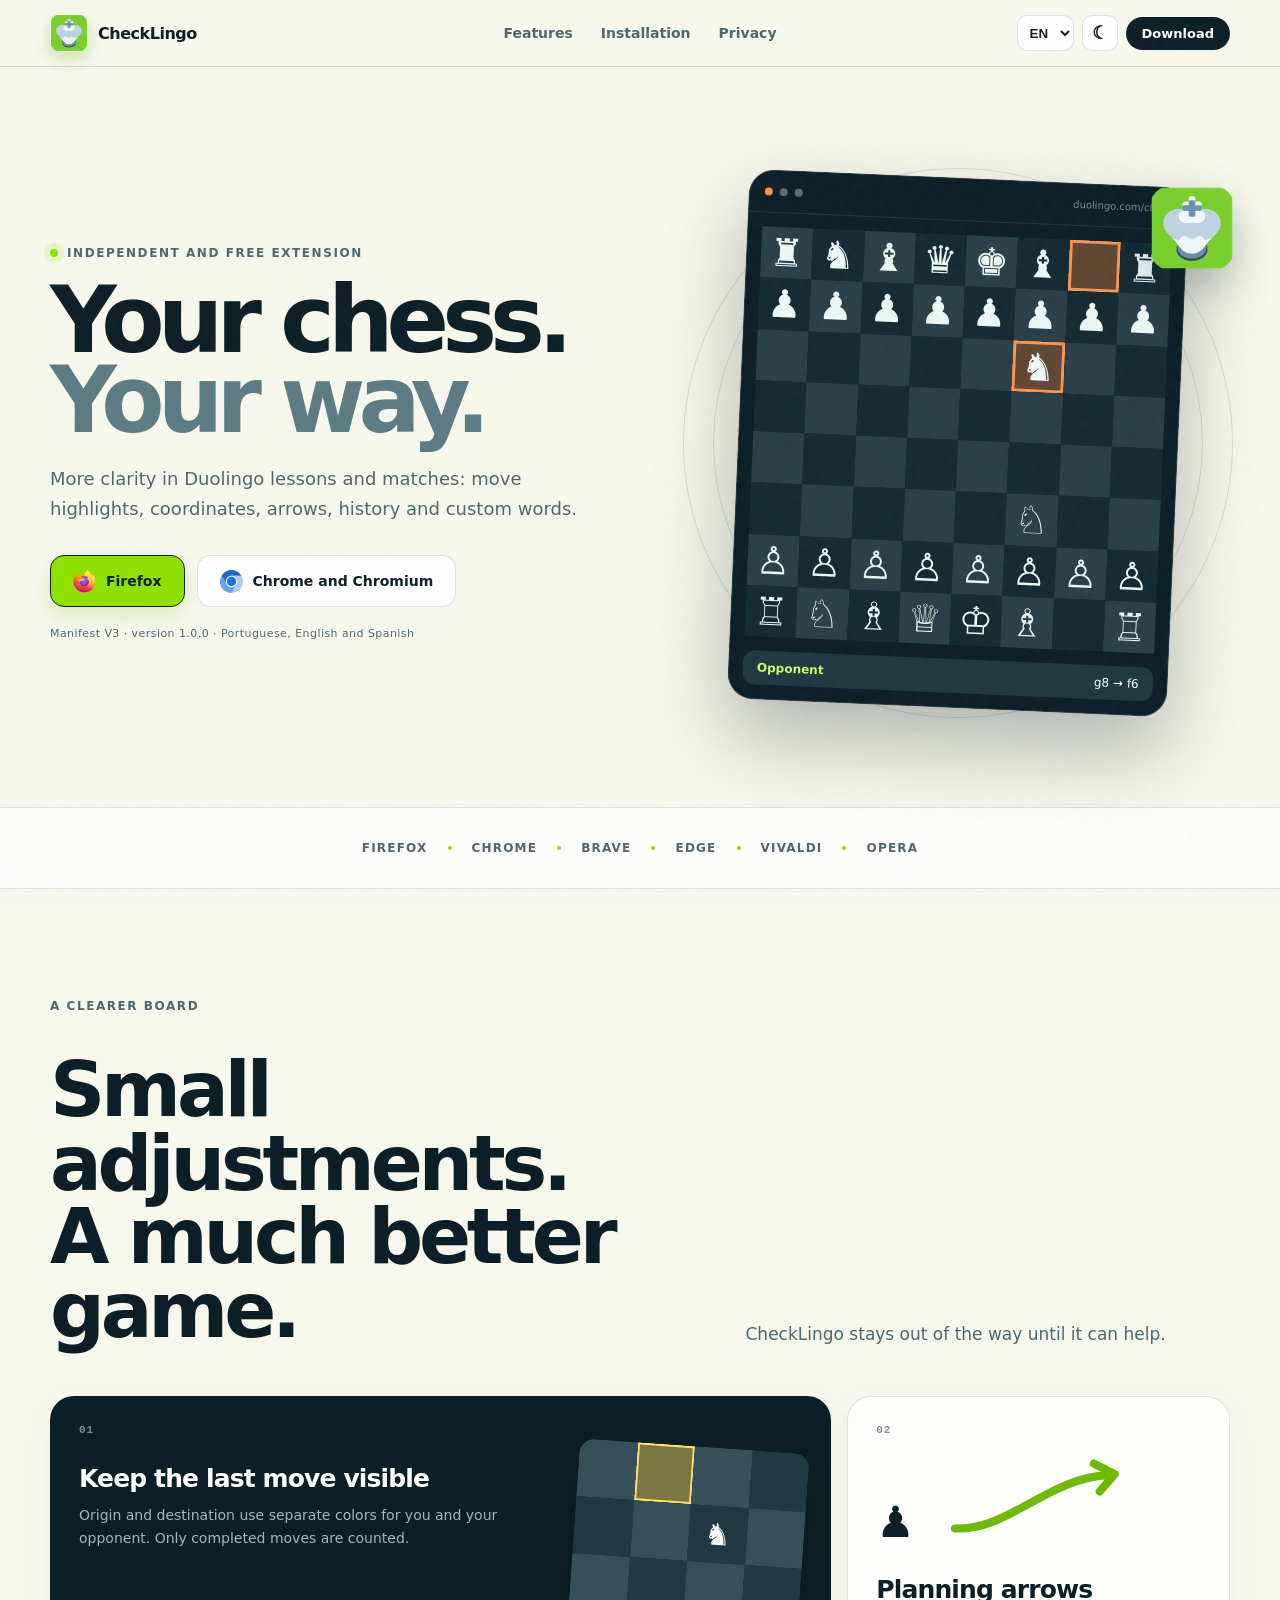
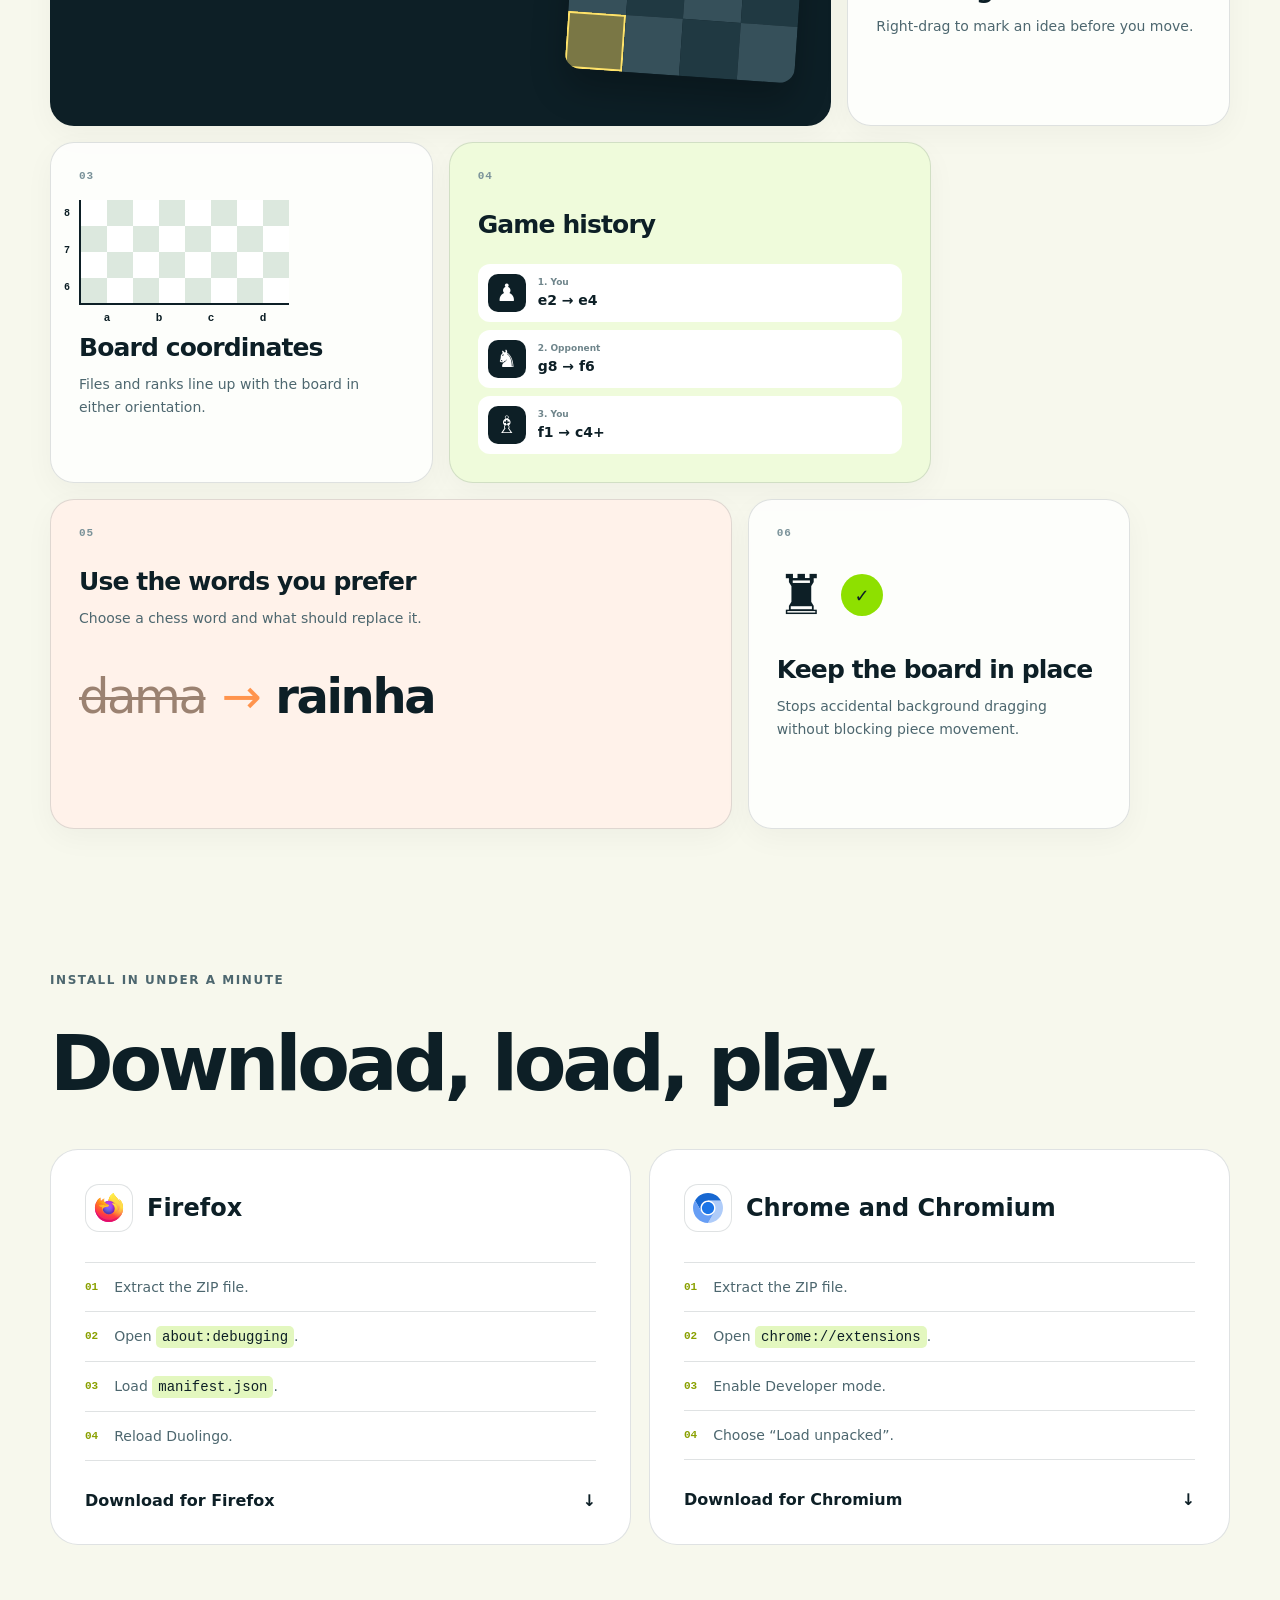
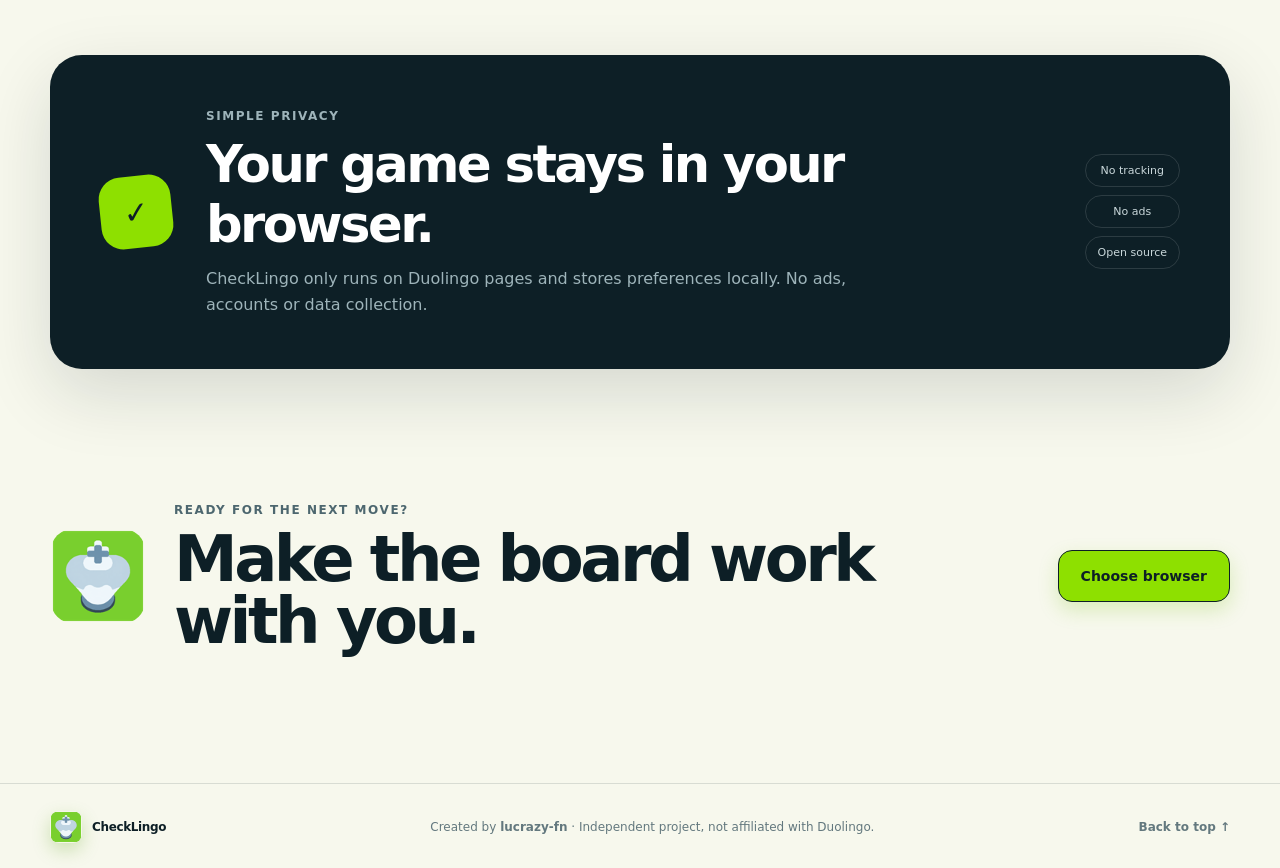
==== commit b3b777f8: "corrige cache e tamanho dos logos" ====
--- a/site/index.html
+++ b/site/index.html
@@ -7,7 +7,7 @@
   <meta name="theme-color" content="#0d1f26">
   <title>CheckLingo — seu xadrez, do seu jeito</title>
   <link rel="icon" href="assets/checklingo-icon.png">
-  <link rel="stylesheet" href="styles.css">
+  <link rel="stylesheet" href="styles.css?v=1.0.0-logos">
 </head>
 <body>
   <div class="noise" aria-hidden="true"></div>
@@ -36,11 +36,11 @@
         <p data-i18n="heroText">Mais clareza nas lições e partidas do Duolingo: destaque de jogadas, coordenadas, setas, histórico e palavras personalizadas.</p>
         <div class="hero-actions" id="baixar">
           <a class="button primary" href="downloads/checklingo-firefox.zip" download>
-            <img class="browser-logo" src="assets/firefox-logo.svg" alt="">
+              <img class="browser-logo" src="assets/firefox-logo.svg" alt="" width="23" height="23">
             <span data-i18n="firefox">Firefox</span>
           </a>
           <a class="button secondary" href="downloads/checklingo-chromium.zip" download>
-            <img class="browser-logo" src="assets/chromium-logo.svg" alt="">
+              <img class="browser-logo" src="assets/chromium-logo.svg" alt="" width="23" height="23">
             <span data-i18n="chromium">Chrome e Chromium</span>
           </a>
         </div>
@@ -135,7 +135,7 @@
       </div>
       <div class="install-grid">
         <article class="install-card reveal">
-          <div class="install-title"><span><img src="assets/firefox-logo.svg" alt=""></span><h3>Firefox</h3></div>
+            <div class="install-title"><span><img src="assets/firefox-logo.svg" alt="" width="30" height="30"></span><h3>Firefox</h3></div>
           <ol>
             <li><b>01</b><span data-i18n="extractZip">Extraia o arquivo ZIP.</span></li>
             <li><b>02</b><span data-i18n-html="openFirefox">Abra <code>about:debugging</code>.</span></li>
@@ -145,7 +145,7 @@
           <a href="downloads/checklingo-firefox.zip" download><span data-i18n="downloadFirefox">Baixar para Firefox</span> <span>↓</span></a>
         </article>
         <article class="install-card reveal">
-          <div class="install-title"><span><img src="assets/chromium-logo.svg" alt=""></span><h3 data-i18n="chromium">Chrome e Chromium</h3></div>
+            <div class="install-title"><span><img src="assets/chromium-logo.svg" alt="" width="30" height="30"></span><h3 data-i18n="chromium">Chrome e Chromium</h3></div>
           <ol>
             <li><b>01</b><span data-i18n="extractZip">Extraia o arquivo ZIP.</span></li>
             <li><b>02</b><span data-i18n-html="openChrome">Abra <code>chrome://extensions</code>.</span></li>
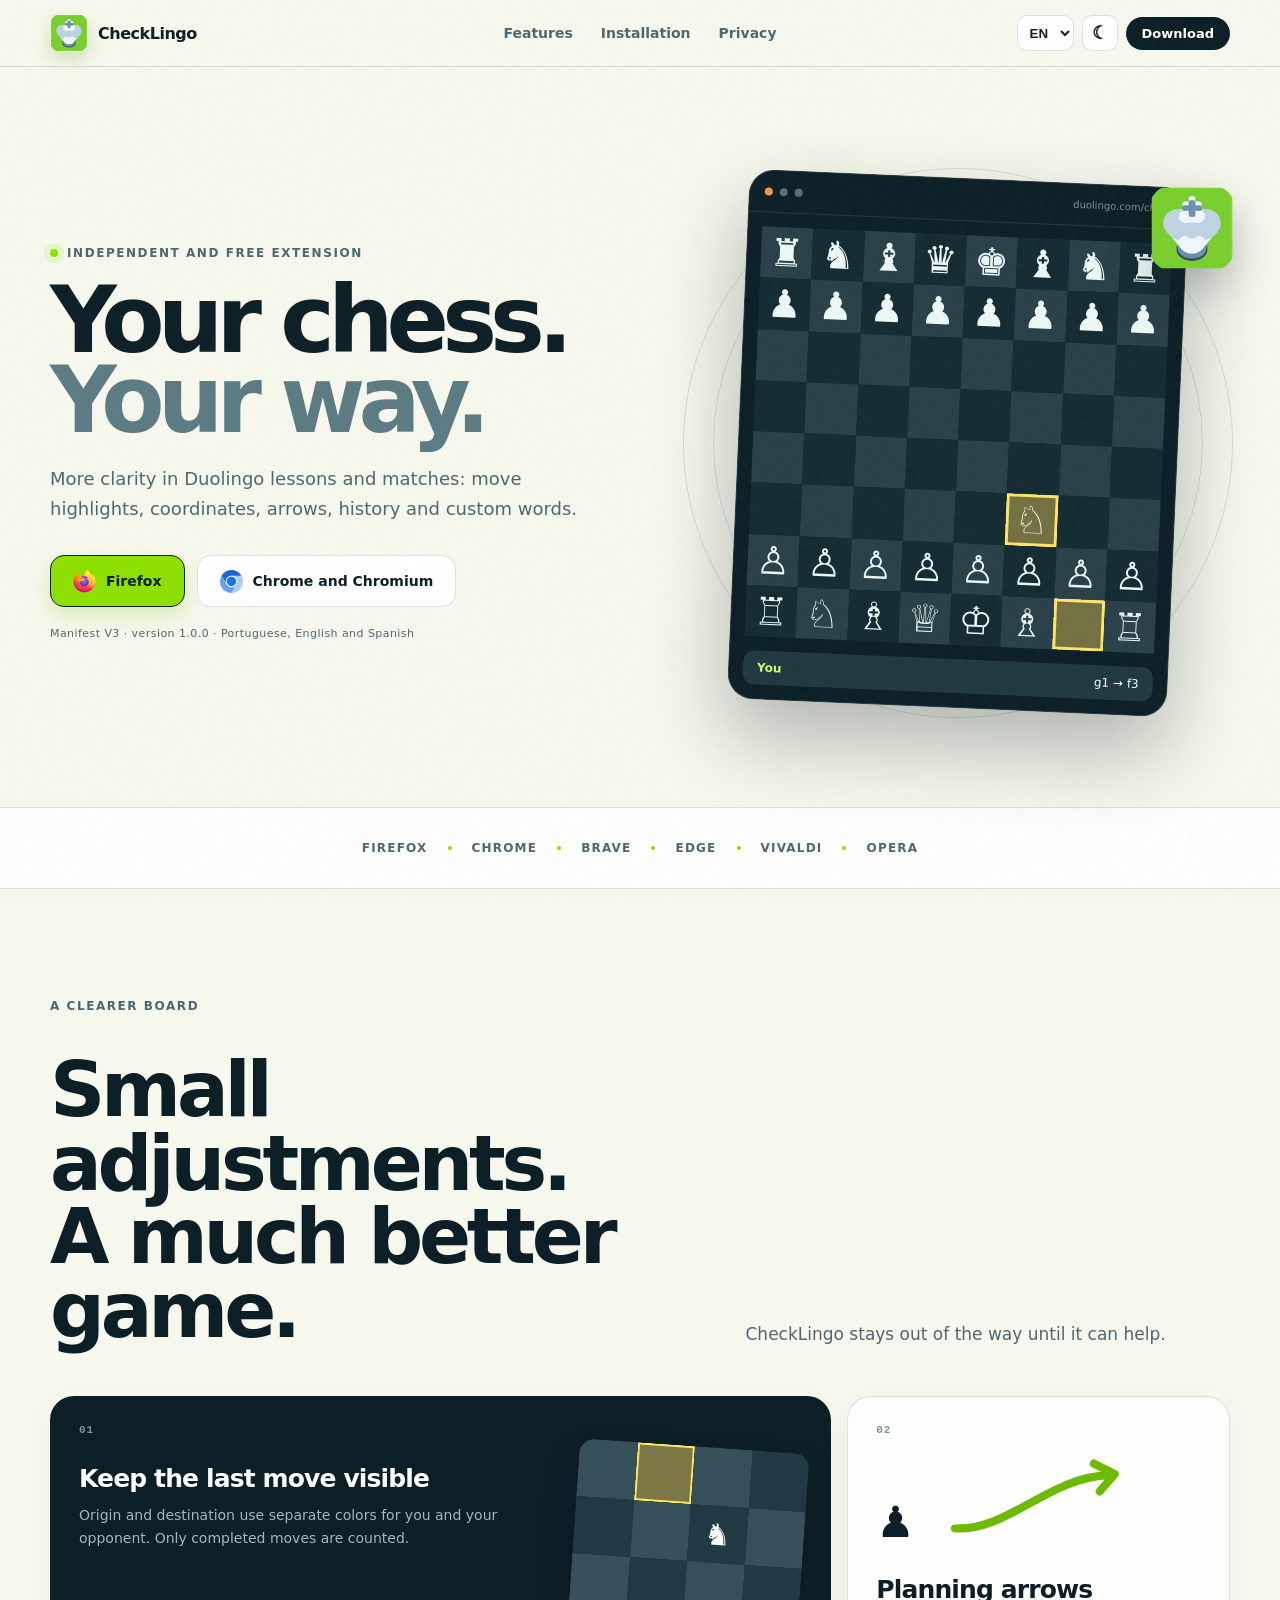
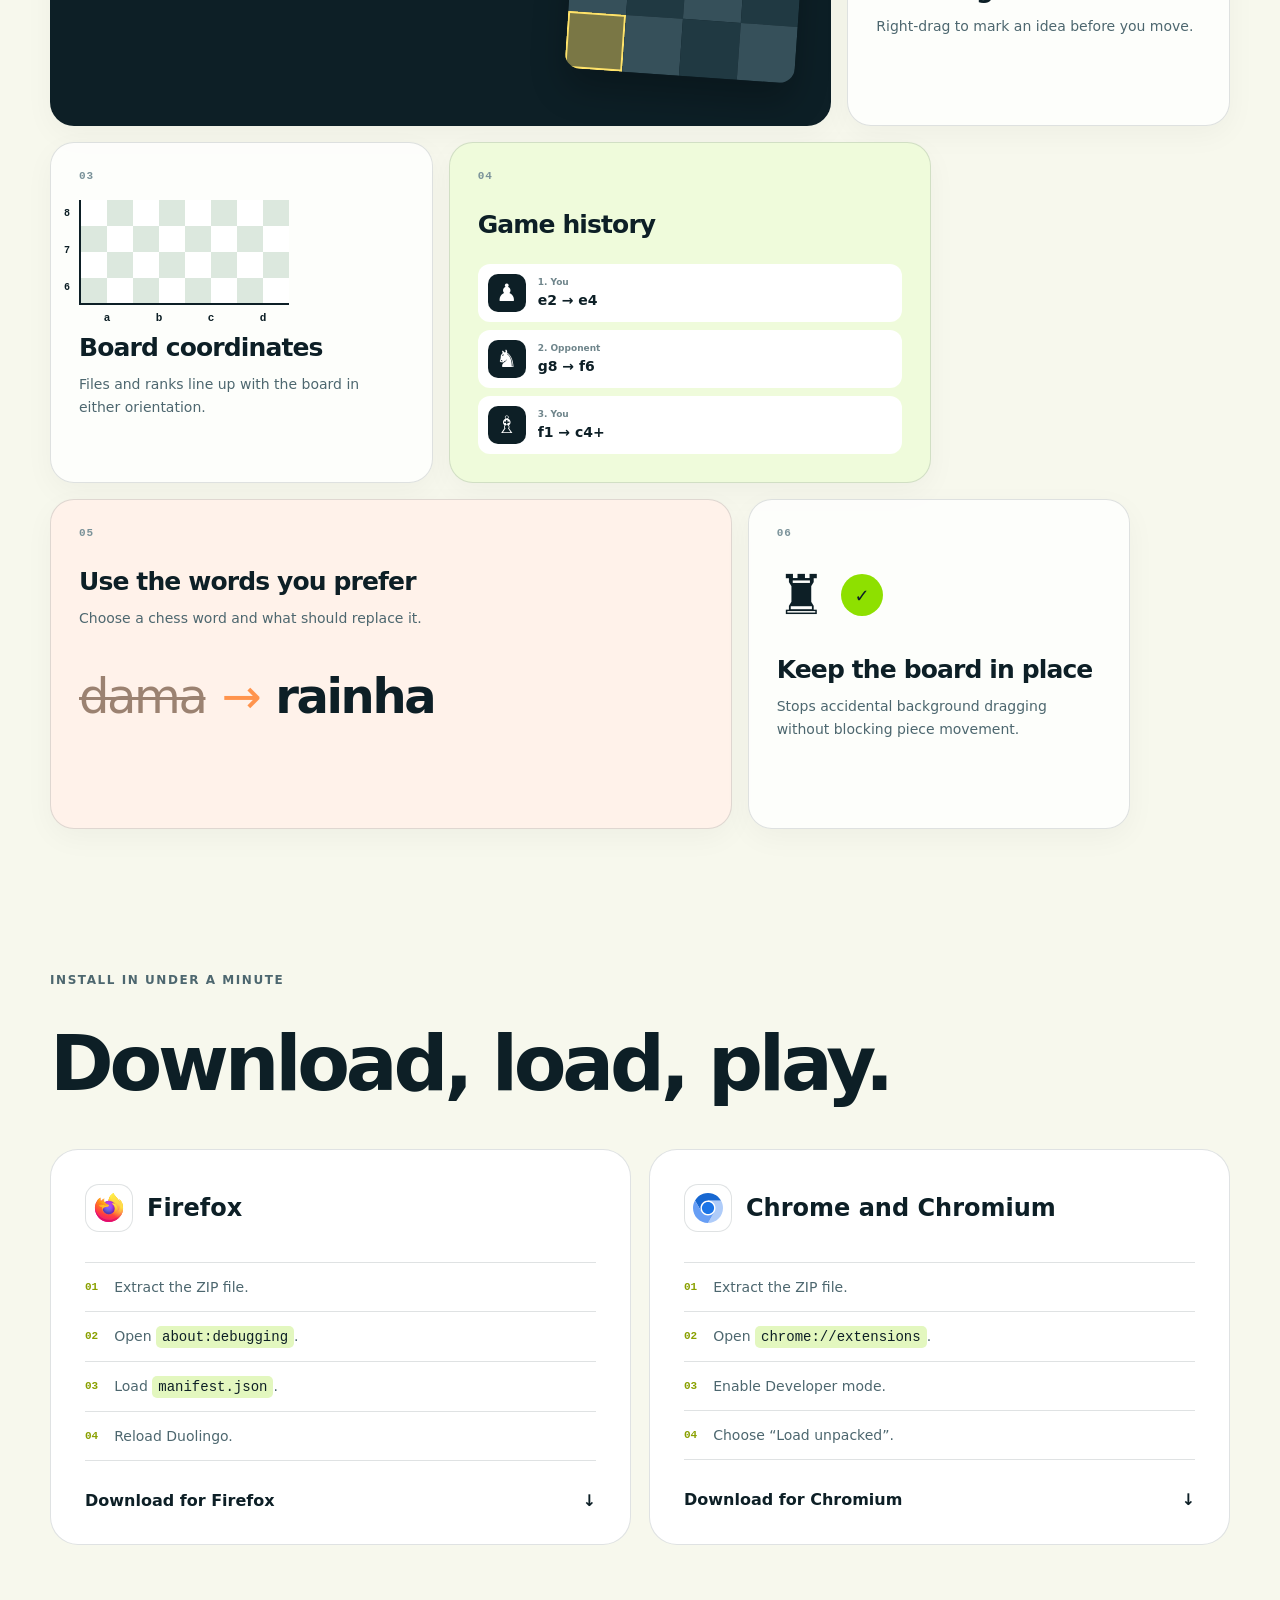
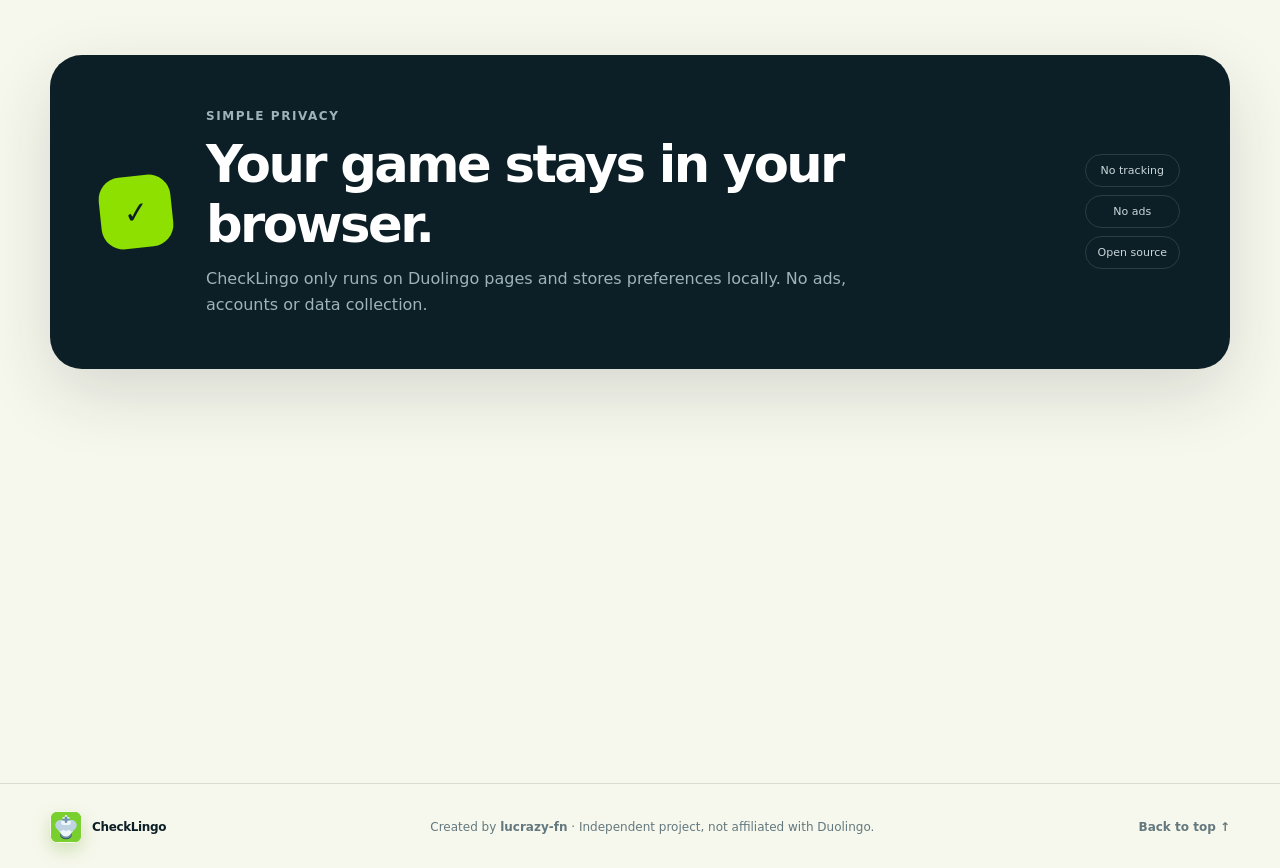
==== commit cd089aad: "corrige linhas no tabuleiro demonstrativo" ====
--- a/site/index.html
+++ b/site/index.html
@@ -7,7 +7,7 @@
   <meta name="theme-color" content="#0d1f26">
   <title>CheckLingo — seu xadrez, do seu jeito</title>
   <link rel="icon" href="assets/checklingo-icon.png">
-  <link rel="stylesheet" href="styles.css?v=1.0.0-logos">
+  <link rel="stylesheet" href="styles.css?v=1.0.0-board-grid">
 </head>
 <body>
   <div class="noise" aria-hidden="true"></div>
--- a/site/styles.css
+++ b/site/styles.css
@@ -97,8 +97,8 @@
 .window-bar > span { width: 8px; height: 8px; border-radius: 50%; background: #597078; }
 .window-bar > span:first-child { background: var(--orange); }
 .window-bar small { margin-left: auto; color: #799098; font-size: 10px; }
-.demo-board { display: grid; grid-template-columns: repeat(8, 1fr); aspect-ratio: 1; padding: 14px; }
-.square { display: grid; place-items: center; position: relative; aspect-ratio: 1; background: #142b32; color: #ecf7f4; font-size: clamp(24px, 3vw, 42px); }
+.demo-board { display: grid; grid-template-columns: repeat(8, minmax(0, 1fr)); grid-template-rows: repeat(8, minmax(0, 1fr)); aspect-ratio: 1; padding: 14px; }
+.square { display: grid; place-items: center; position: relative; min-width: 0; min-height: 0; background: #142b32; color: #ecf7f4; font-size: clamp(24px, 3vw, 42px); }
 .square:nth-child(16n + 1),.square:nth-child(16n + 3),.square:nth-child(16n + 5),.square:nth-child(16n + 7),.square:nth-child(16n + 10),.square:nth-child(16n + 12),.square:nth-child(16n + 14),.square:nth-child(16n + 16) { background: #294049; }
 .square.highlight { background: rgba(255, 227, 106, .42); box-shadow: inset 0 0 0 3px #ffe36a; }
 .square.opponent-highlight { background: rgba(255, 148, 77, .35); box-shadow: inset 0 0 0 3px var(--orange); }
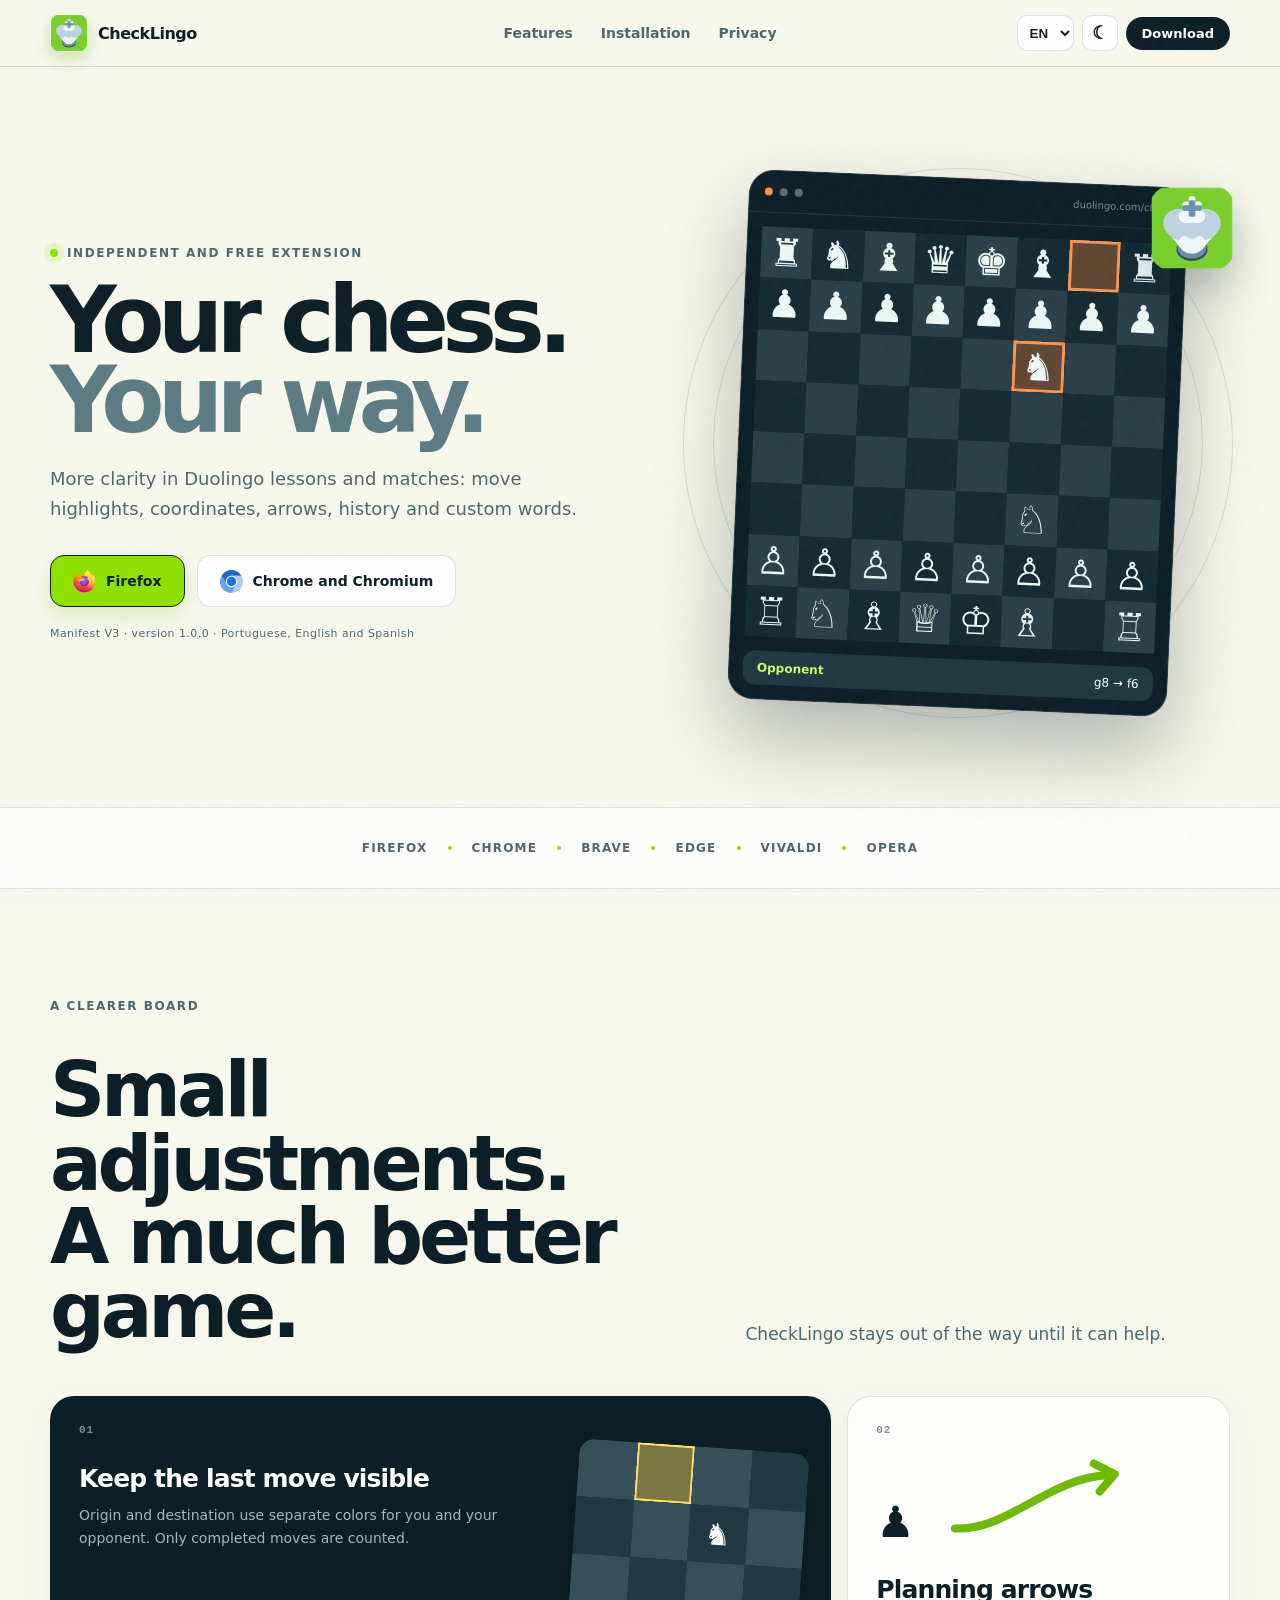
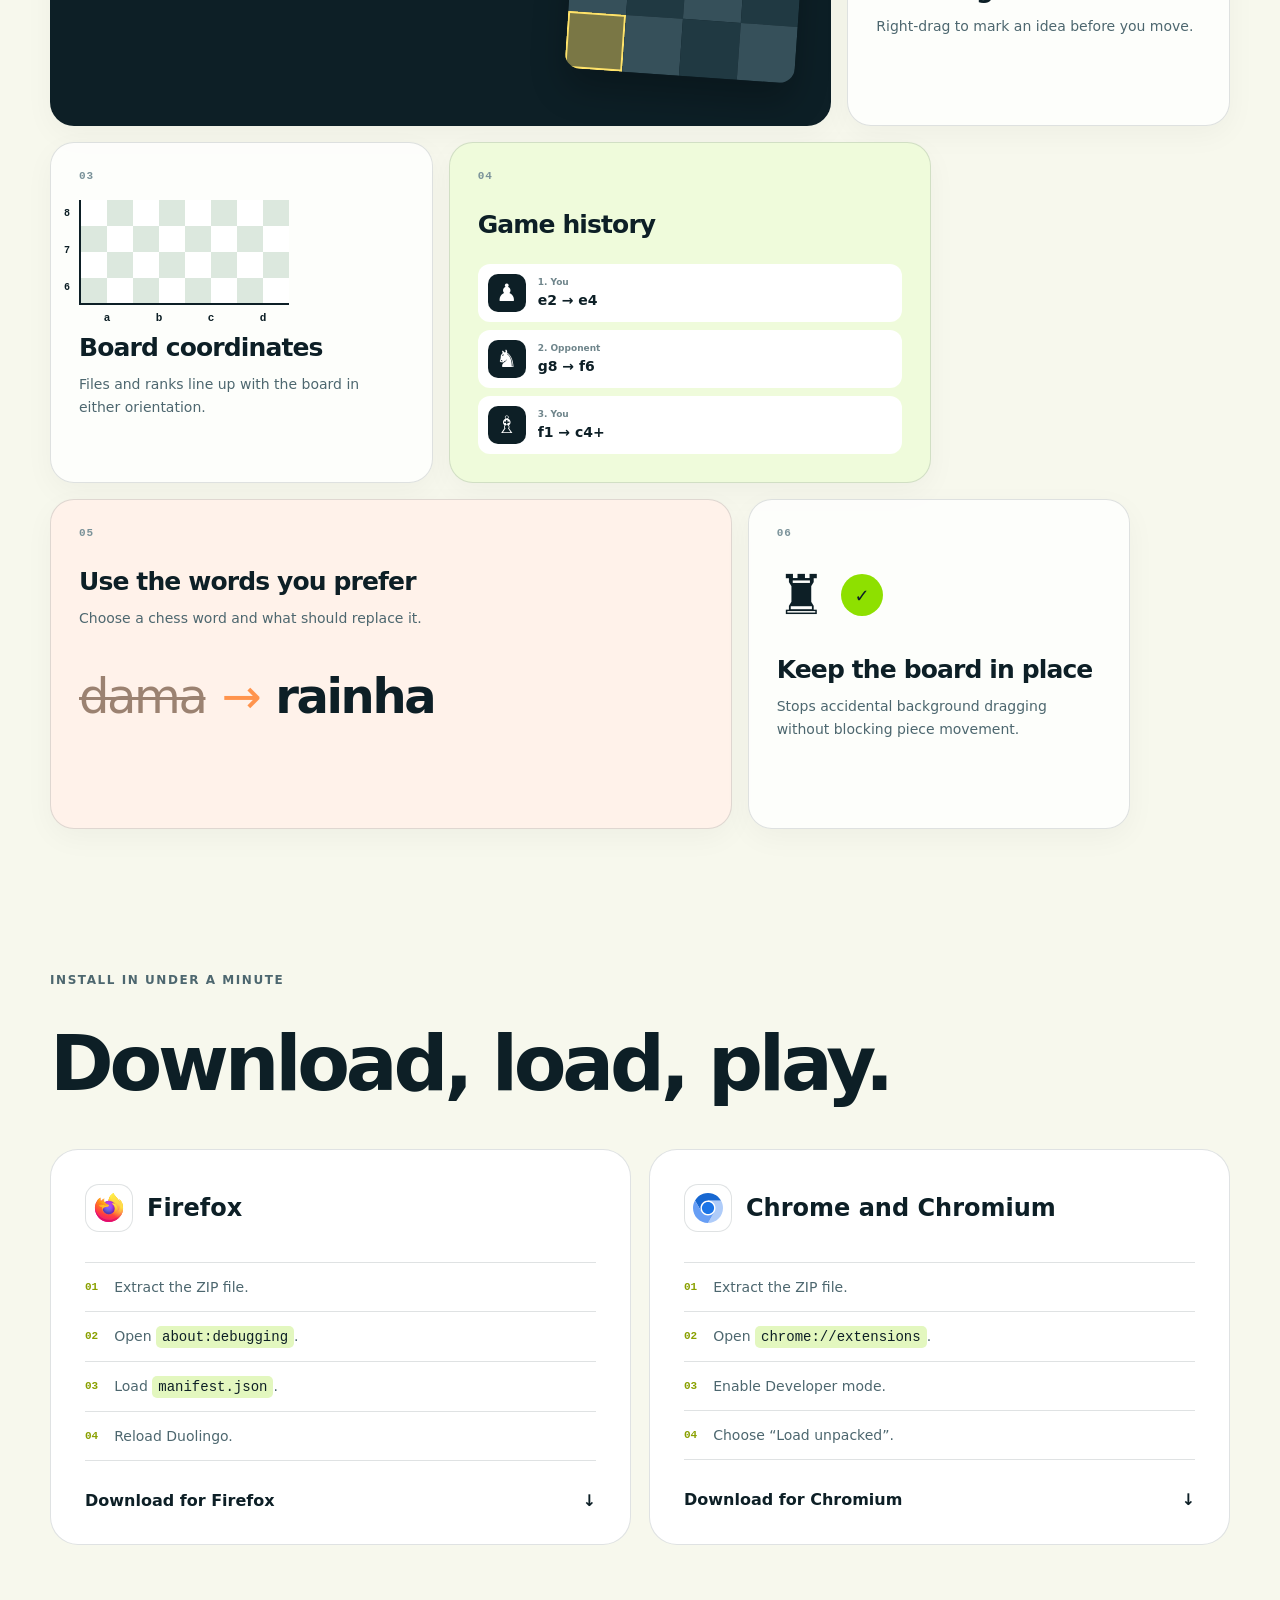
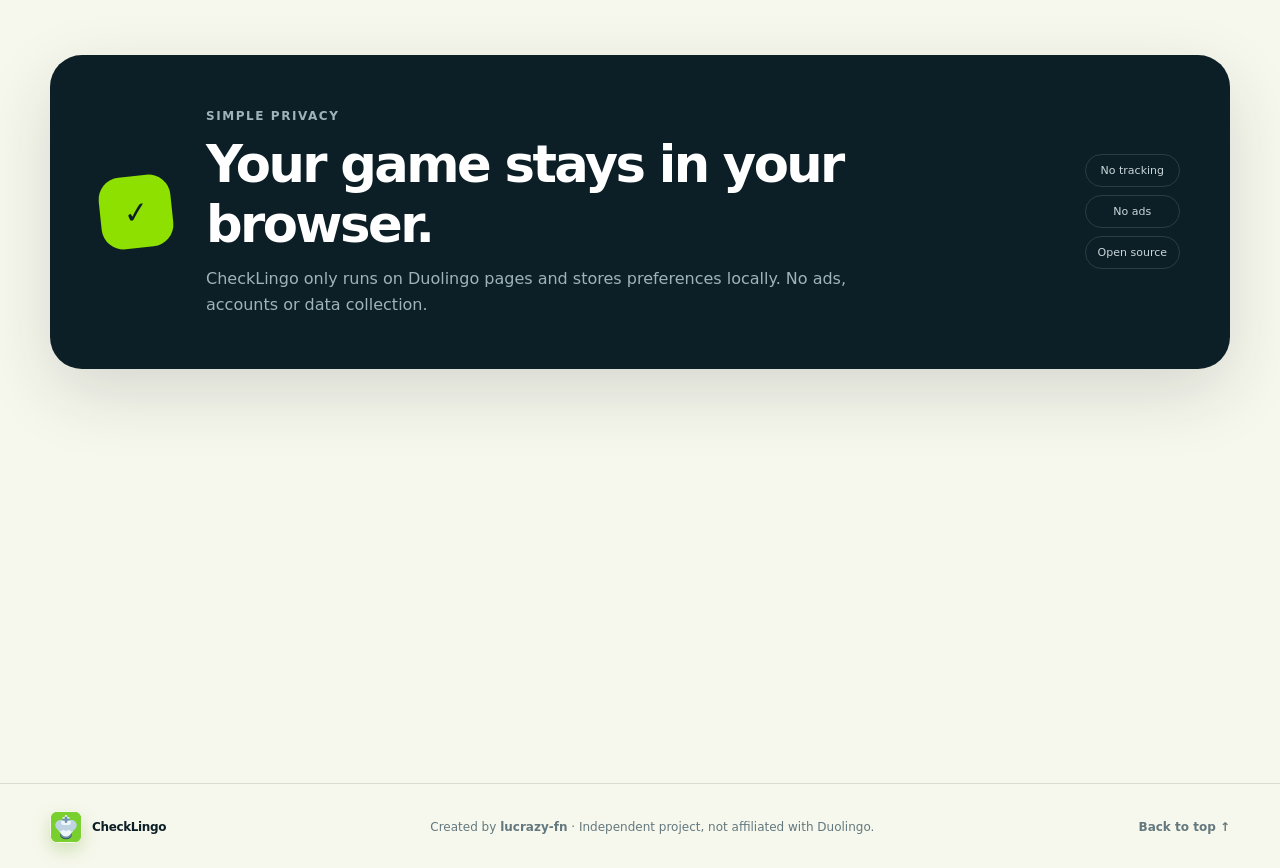
==== commit ed97fcfa: "simplifica titulo da aba" ====
--- a/site/index.html
+++ b/site/index.html
@@ -5,7 +5,7 @@
   <meta name="viewport" content="width=device-width, initial-scale=1">
   <meta name="description" content="CheckLingo melhora o xadrez do Duolingo com destaque de jogadas, coordenadas, setas, histórico e ajustes de texto.">
   <meta name="theme-color" content="#0d1f26">
-  <title>CheckLingo — seu xadrez, do seu jeito</title>
+  <title>CheckLingo</title>
   <link rel="icon" href="assets/checklingo-icon.png">
   <link rel="stylesheet" href="styles.css?v=1.0.0-board-grid">
 </head>
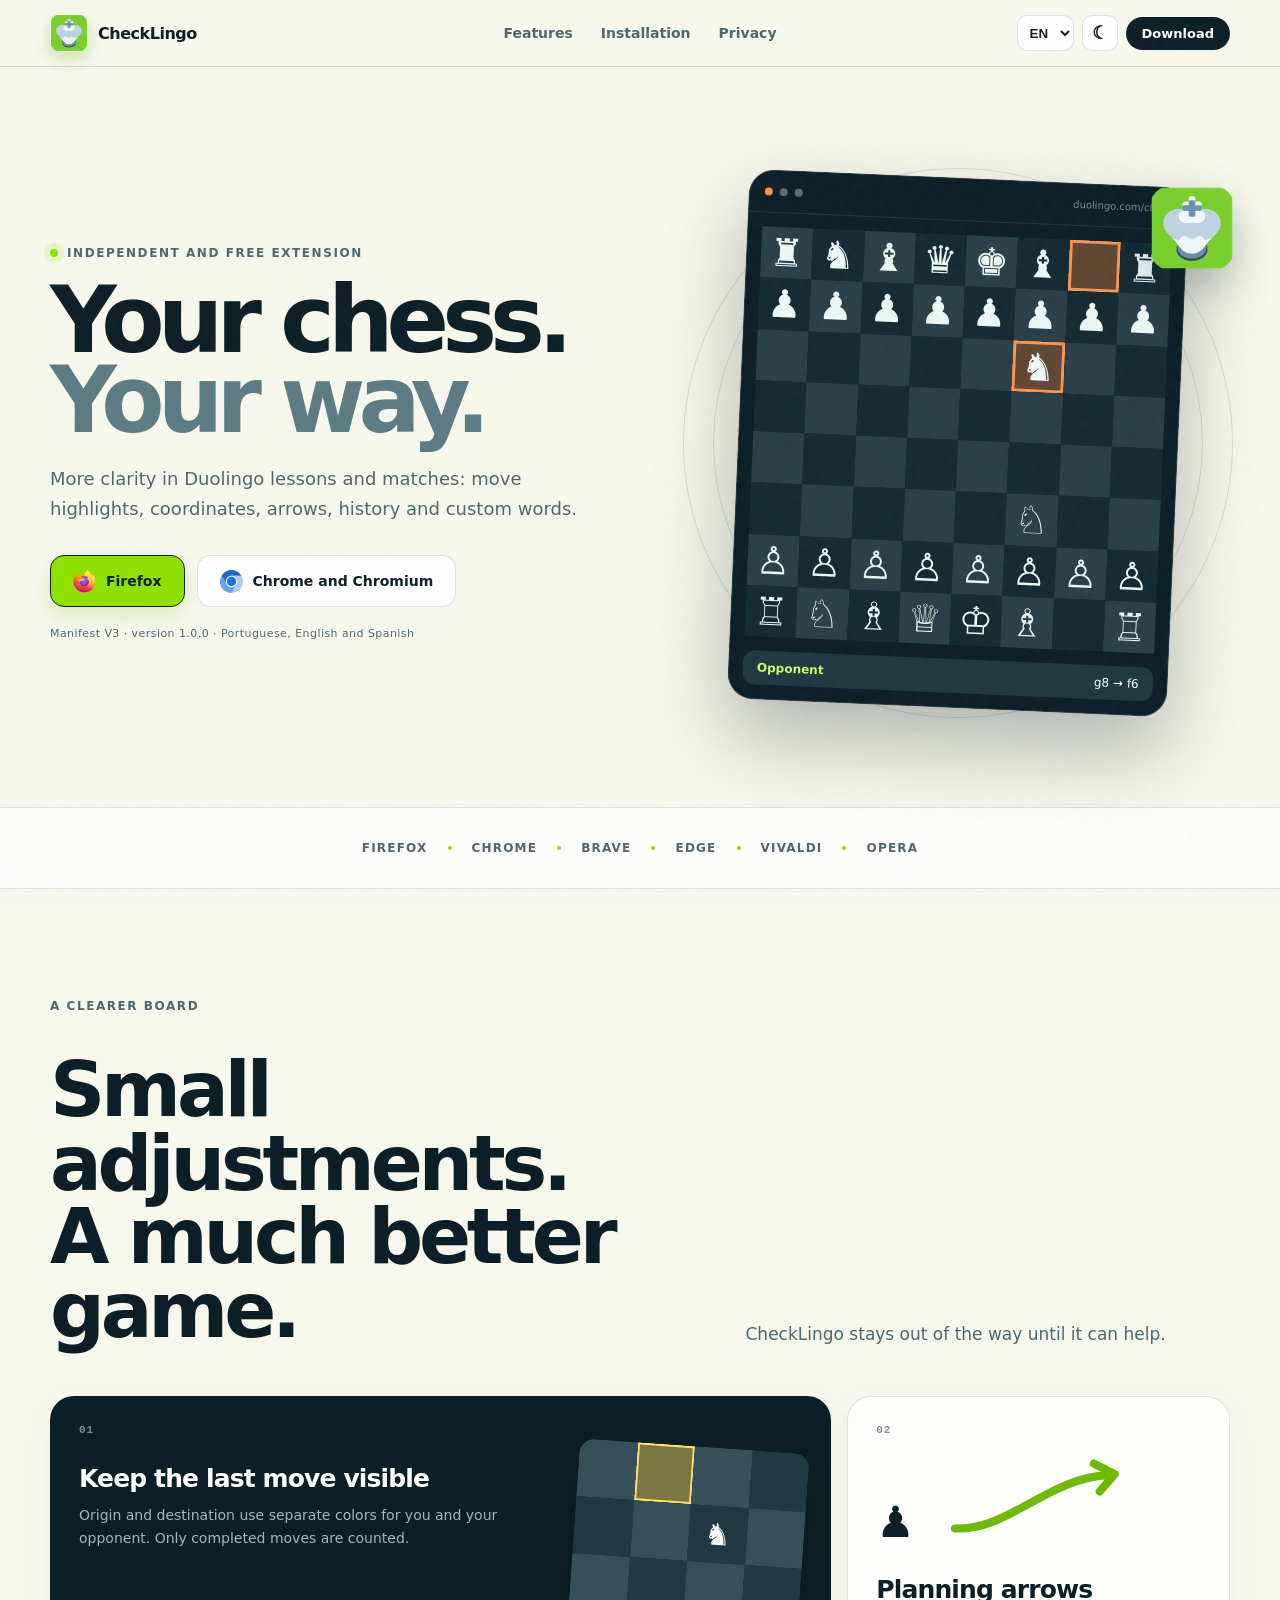
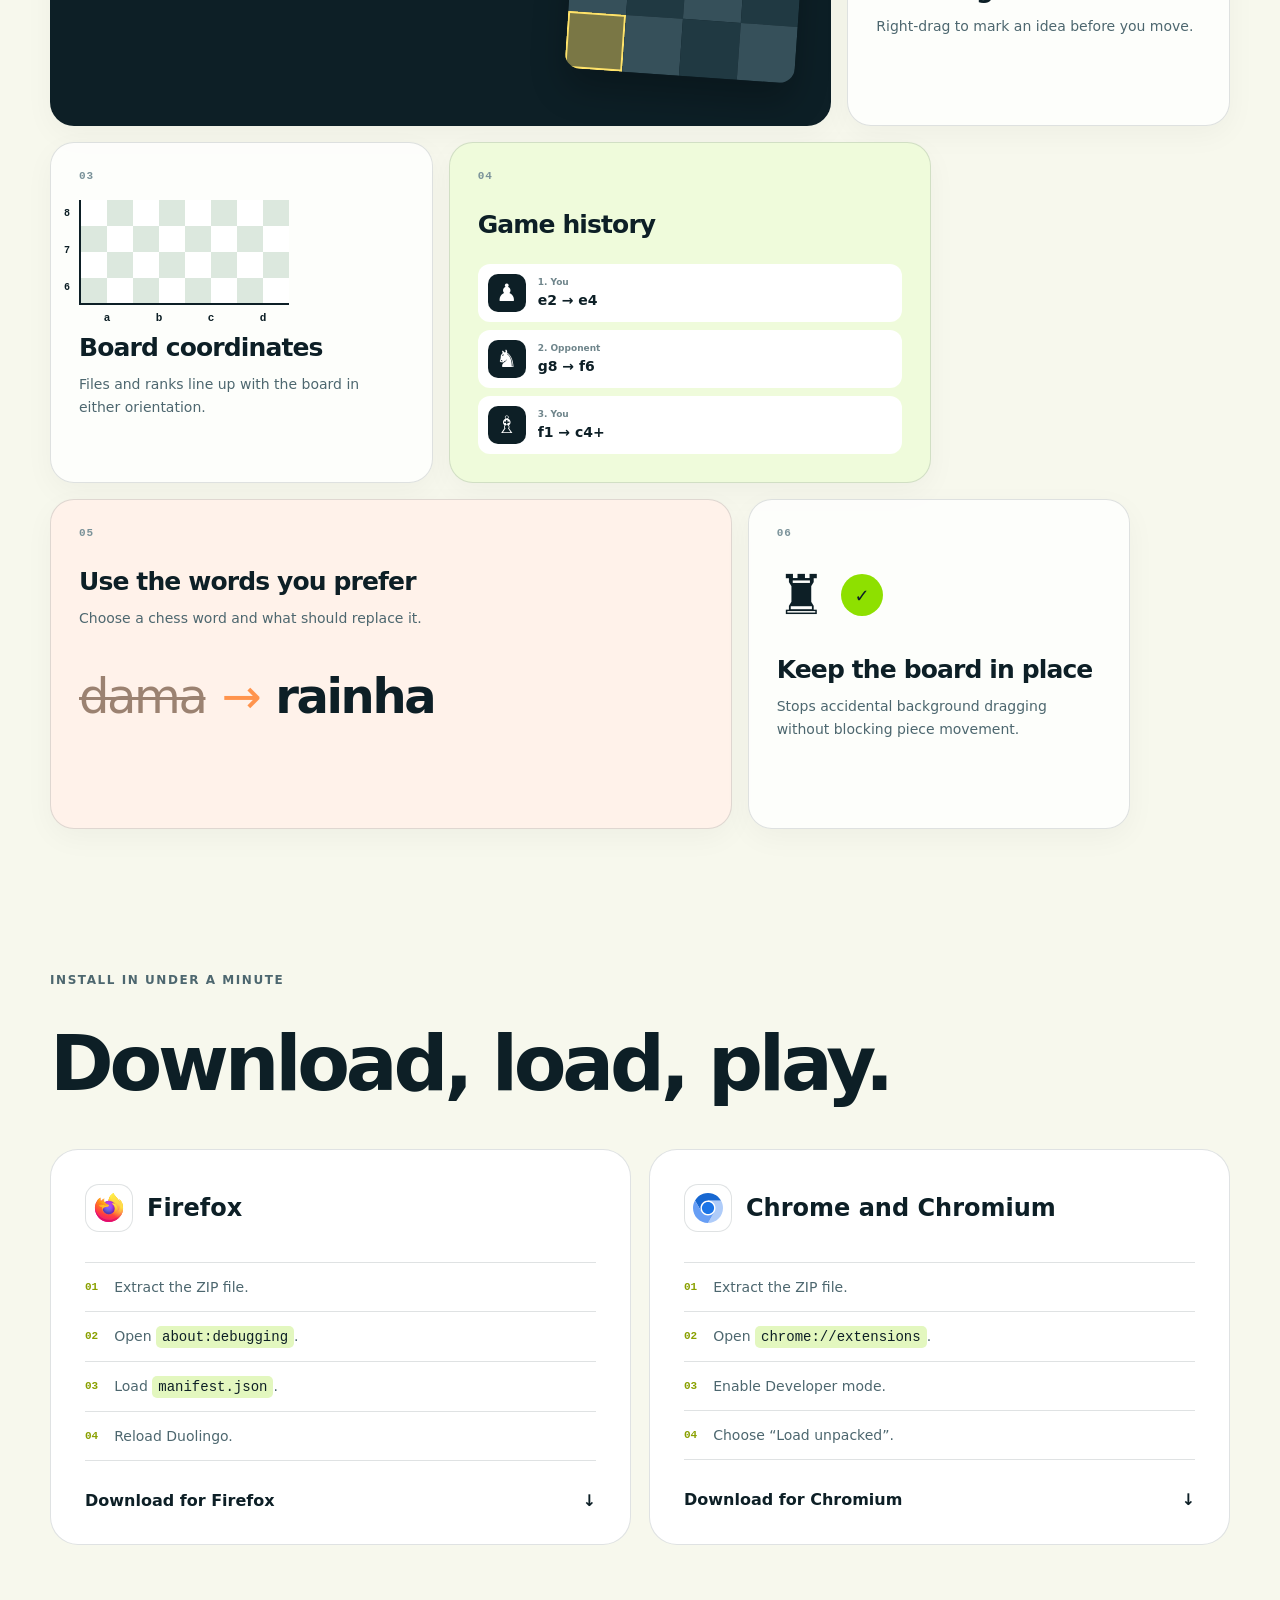
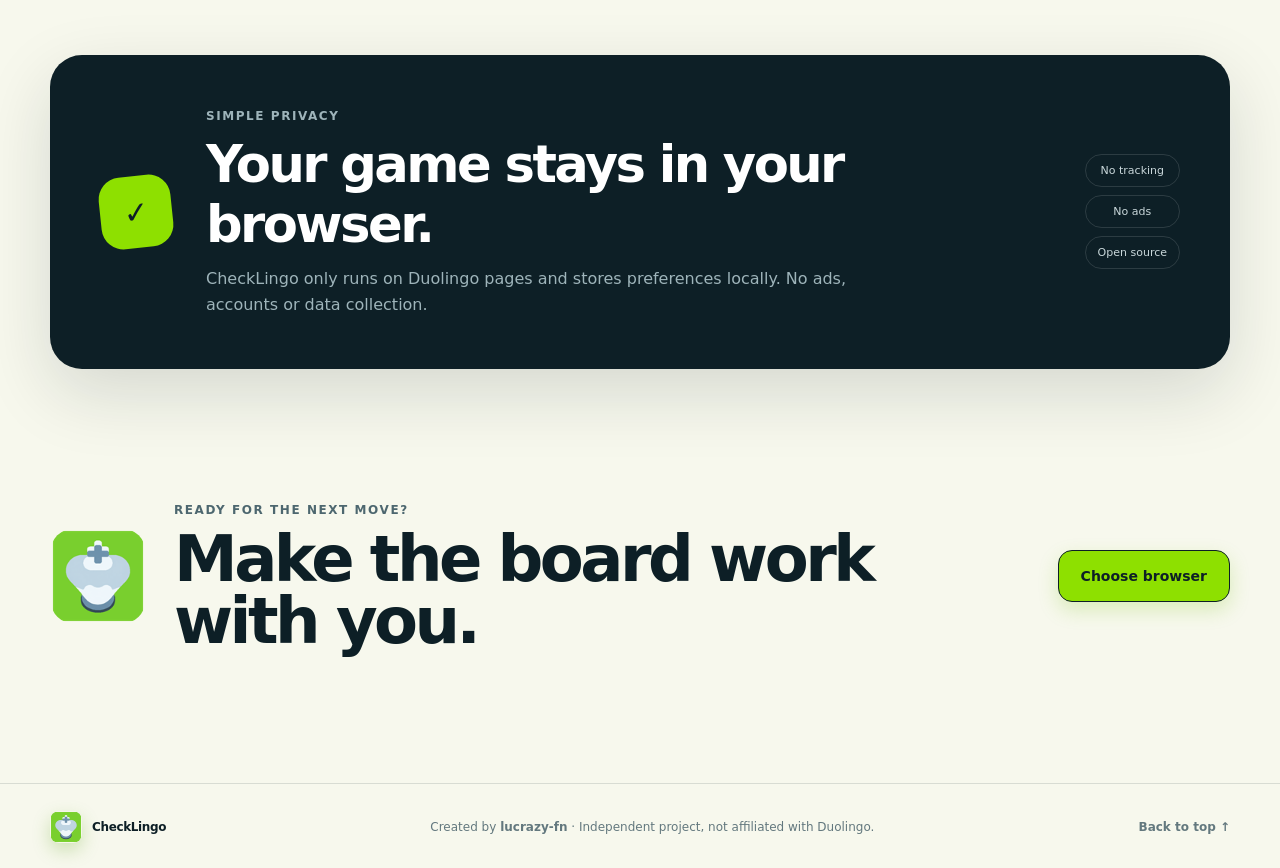
==== commit f9910d37: "mantem titulo curto em todos os idiomas" ====
--- a/site/index.html
+++ b/site/index.html
@@ -187,6 +187,6 @@
     <a href="#top" data-i18n="backTop">Voltar ao topo ↑</a>
   </footer>
 
-  <script src="script.js"></script>
+  <script src="script.js?v=1.0.0-tab-title"></script>
 </body>
 </html>
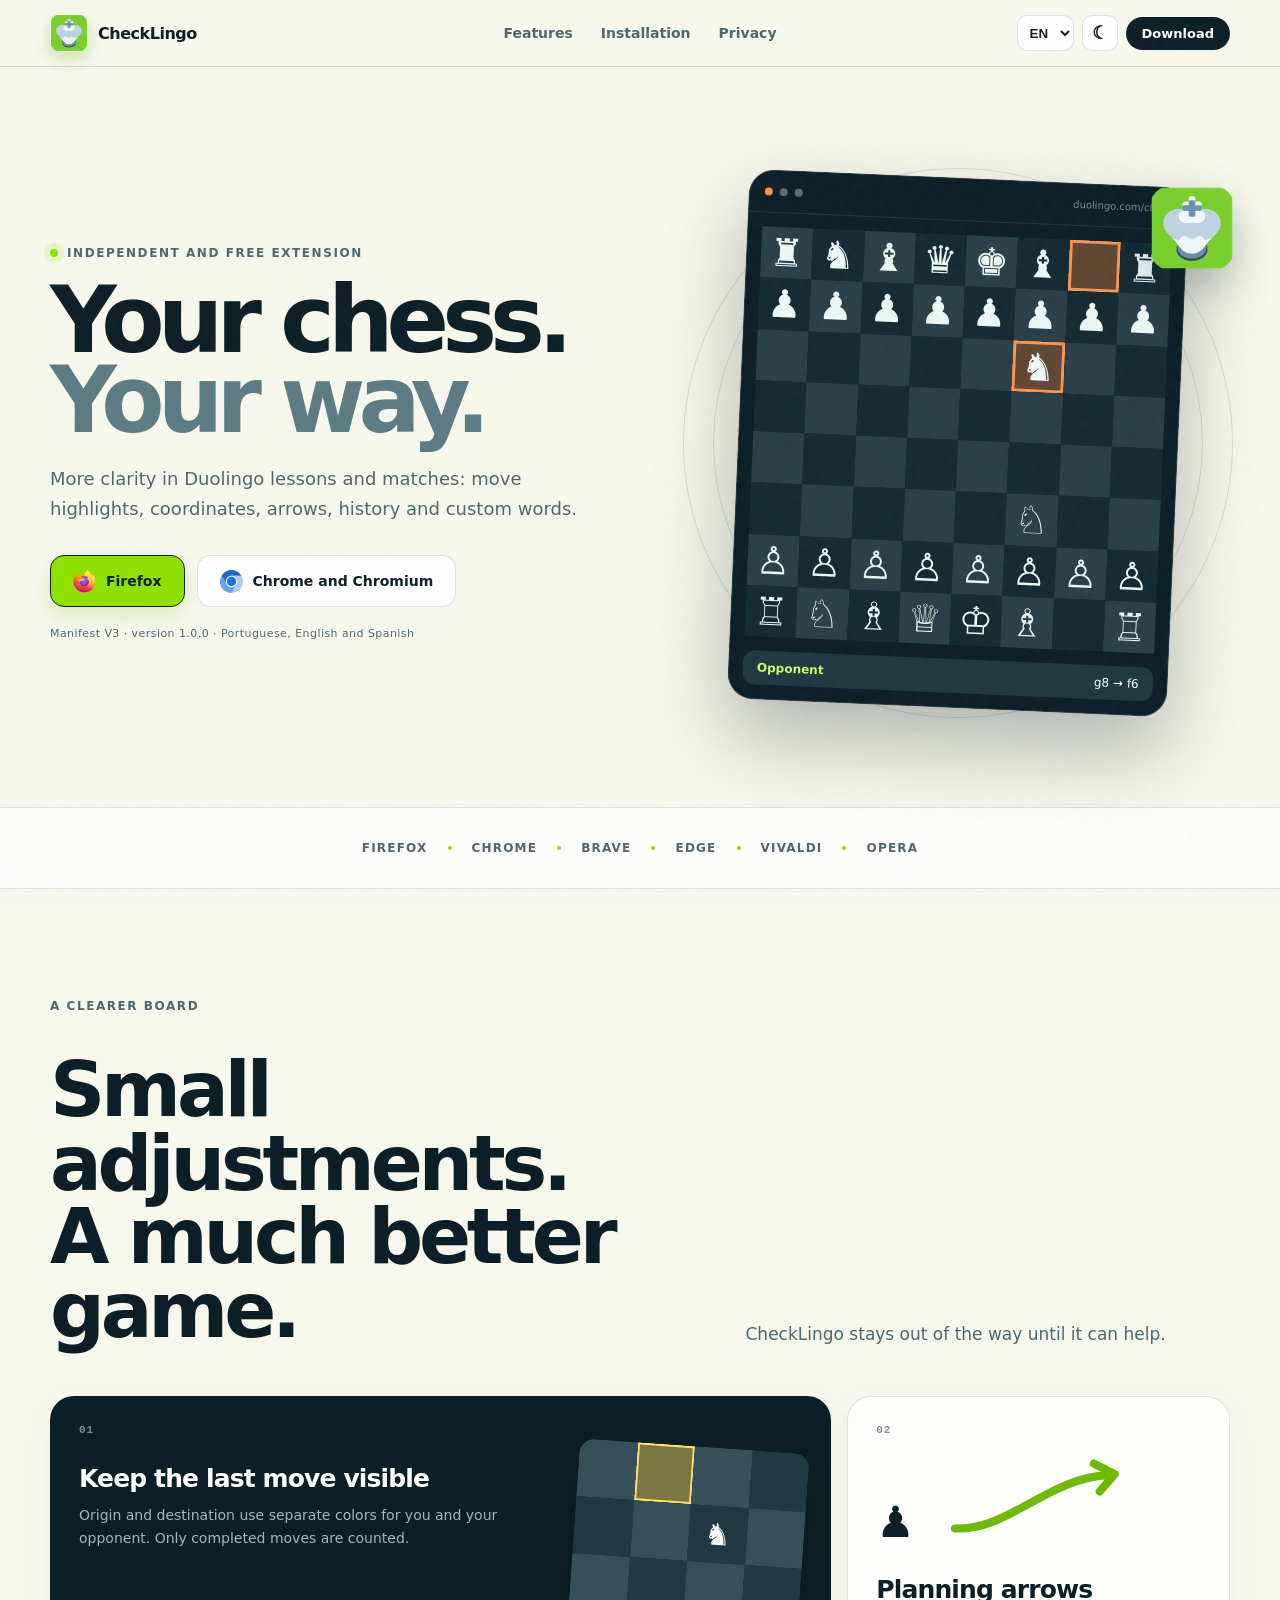
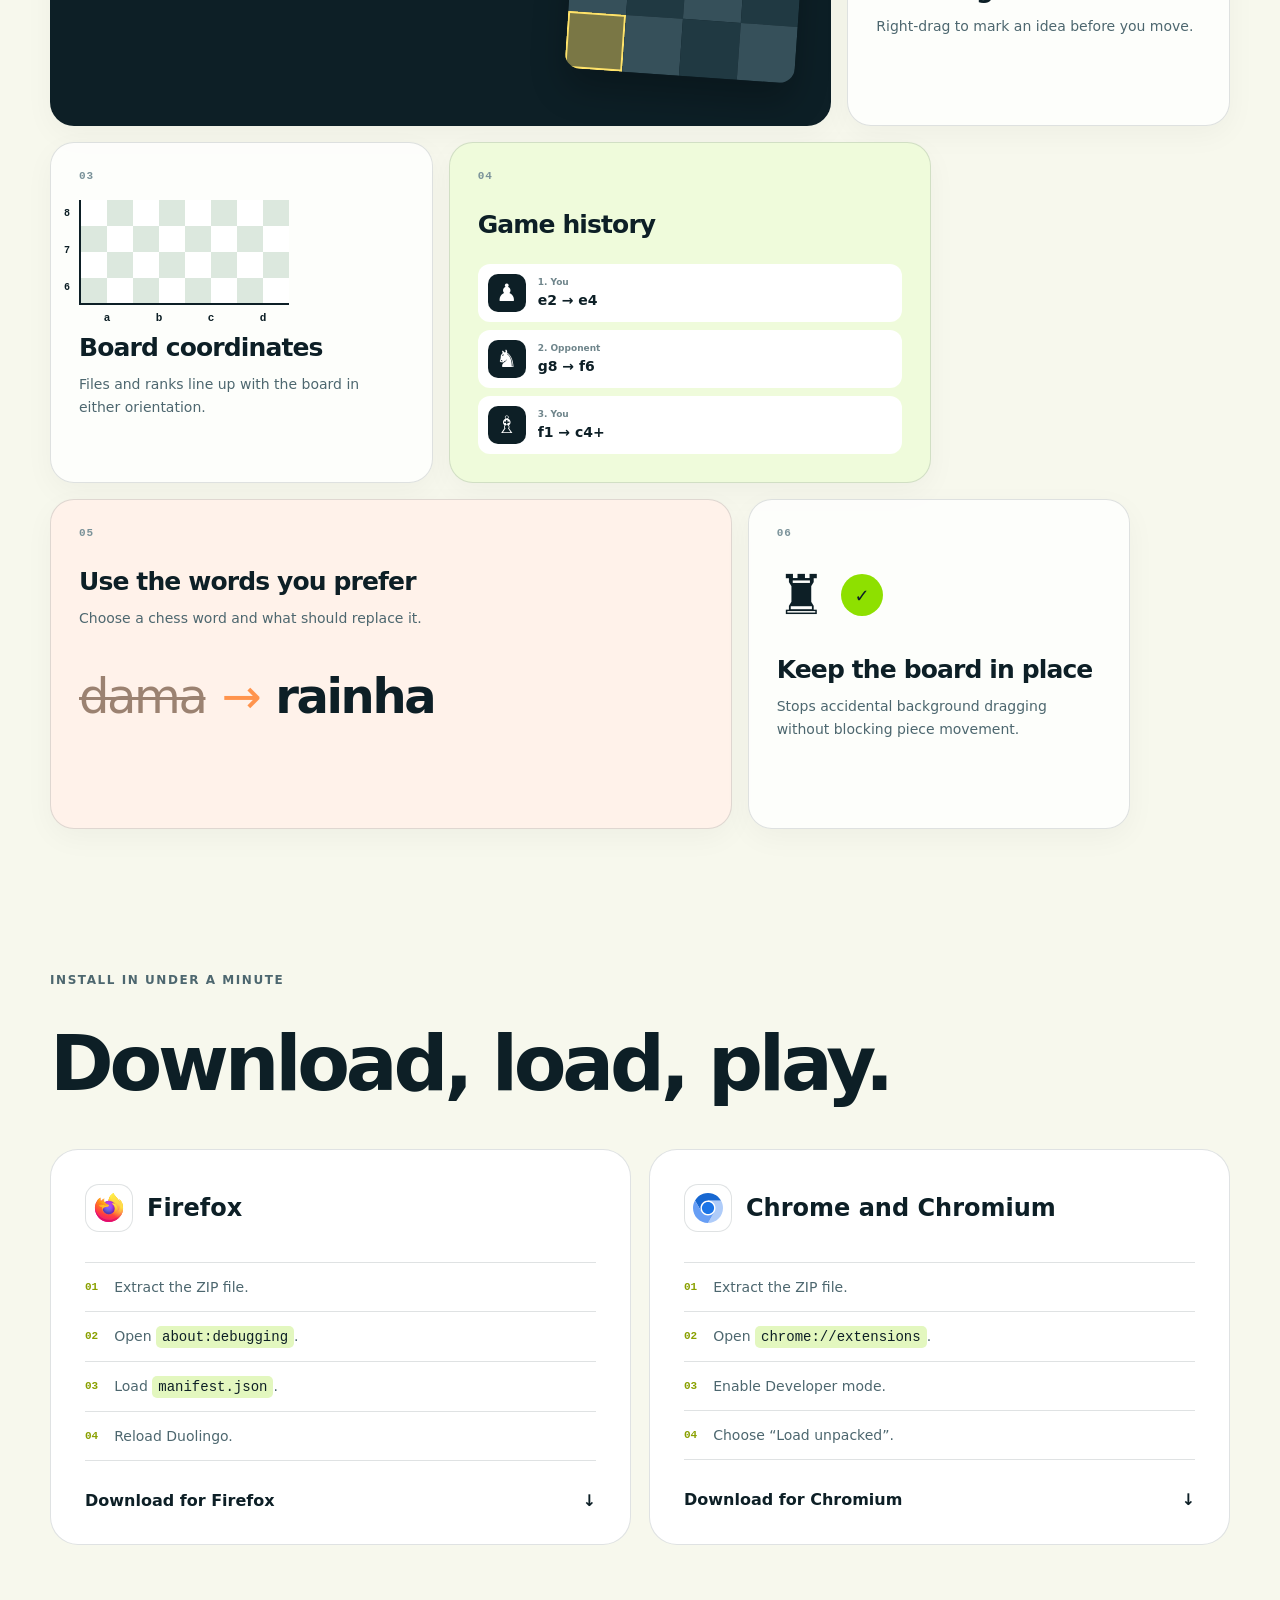
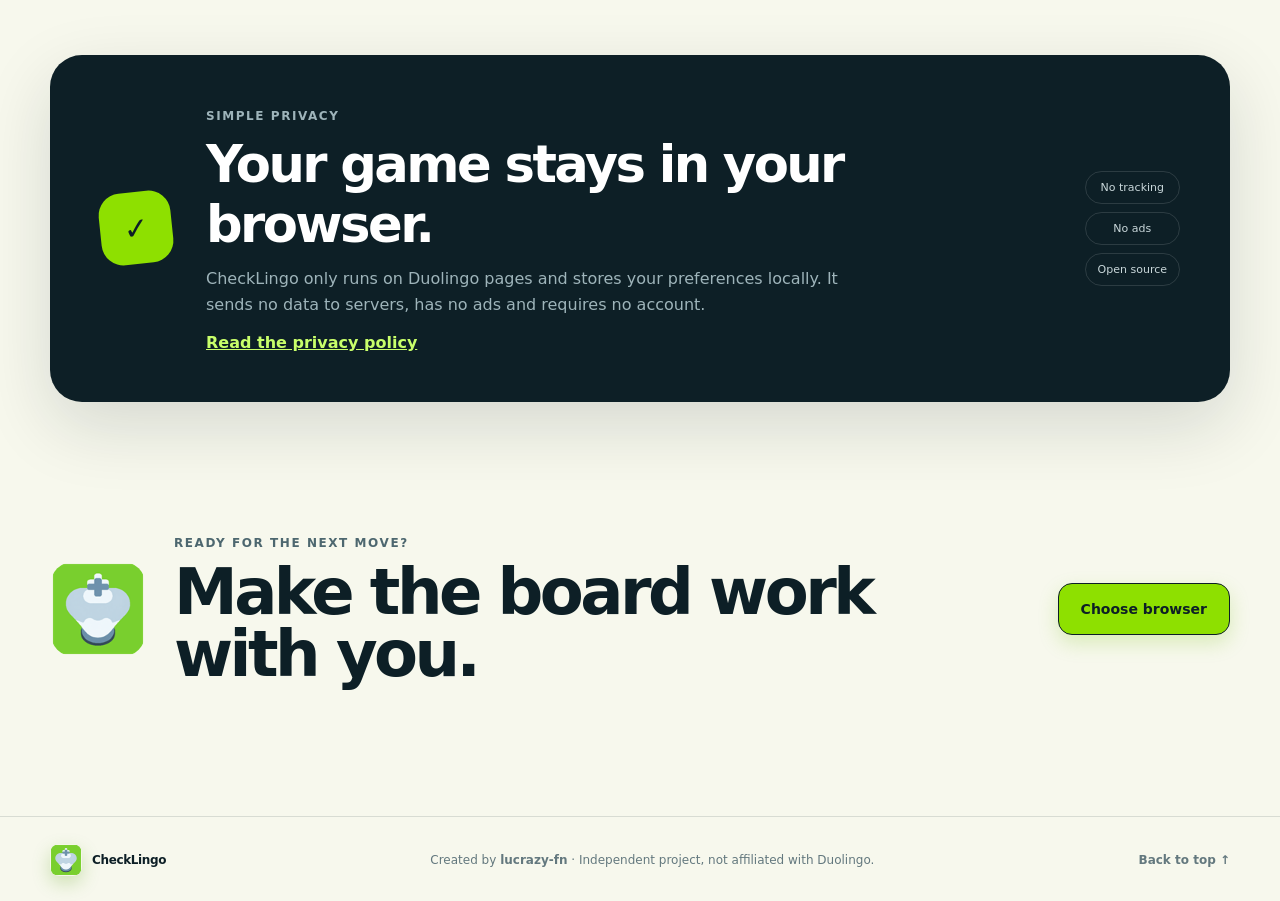
==== commit 42c4bf0a: "prepara versao 1.0.0 para publicacao nas lojas" ====
--- a/site/index.html
+++ b/site/index.html
@@ -162,7 +162,8 @@
       <div>
         <span class="eyebrow" data-i18n="privacyEyebrow">Privacidade simples</span>
         <h2 data-i18n="privacyTitle">Seu jogo fica no seu navegador.</h2>
-        <p data-i18n="privacyText">O CheckLingo só atua nas páginas do Duolingo e guarda as preferências localmente. Não possui anúncios, conta própria ou coleta de dados.</p>
+        <p data-i18n="privacyText">O CheckLingo só atua nas páginas do Duolingo e guarda suas preferências localmente. Não envia dados para servidores, não possui anúncios nem exige conta.</p>
+        <a class="privacy-policy-link" href="privacy.html" data-i18n="privacyPolicy">Ler a política de privacidade</a>
       </div>
       <div class="privacy-list">
         <span data-i18n="noTracking">Sem rastreamento</span>
--- a/site/styles.css
+++ b/site/styles.css
@@ -158,6 +158,18 @@
 .privacy-mark { display: grid; place-items: center; width: 72px; height: 72px; border-radius: 22px; background: var(--lime); color: var(--accent-ink); font-size: 30px; font-weight: 900; transform: rotate(-6deg); }
 .privacy .eyebrow { color: #9eb4ba; }.privacy h2 { margin: 10px 0 12px; font-size: clamp(32px,4vw,54px); letter-spacing: -.05em; }.privacy p { max-width: 670px; margin: 0; color: #9eb4ba; line-height: 1.65; }
 .privacy-list { display: grid; gap: 8px; }.privacy-list span { padding: 9px 12px; border: 1px solid rgba(255,255,255,.13); border-radius: 999px; color: #c9d7da; font-size: 11px; text-align: center; }
+.privacy-policy-link { display: inline-block; margin-top: 14px; color: var(--lime-light); font-weight: 800; }
+
+.policy-page { min-height: 100vh; background: var(--paper); color: var(--ink); }
+.policy-shell { width: min(100% - 36px, 880px); margin: 0 auto; padding: 72px 0 110px; }
+.policy-back { display: inline-flex; margin-bottom: 34px; color: var(--text-soft); font-weight: 800; text-decoration: none; }
+.policy-shell h1 { margin: 0 0 12px; font-size: clamp(42px, 7vw, 72px); letter-spacing: -.06em; }
+.policy-updated { margin: 0 0 42px; color: var(--text-soft); }
+.policy-language { margin-top: 22px; padding: 30px; border: 1px solid var(--line); border-radius: 24px; background: var(--surface); box-shadow: var(--shadow); }
+.policy-language h2 { margin-top: 0; font-size: 28px; }
+.policy-language h3 { margin: 26px 0 8px; font-size: 17px; }
+.policy-language p,.policy-language li { color: var(--text-soft); line-height: 1.7; }
+.policy-language a { color: var(--ink); font-weight: 800; }
 
 .final-cta { display: grid; grid-template-columns: auto 1fr auto; align-items: center; gap: 28px; padding-block: 130px; }
 .final-cta img { width: 96px; border-radius: 25px; animation: float 4s ease-in-out infinite; }.final-cta h2 { max-width: 720px; margin: 10px 0 0; font-size: clamp(38px,5vw,67px); line-height: .98; letter-spacing: -.055em; }
